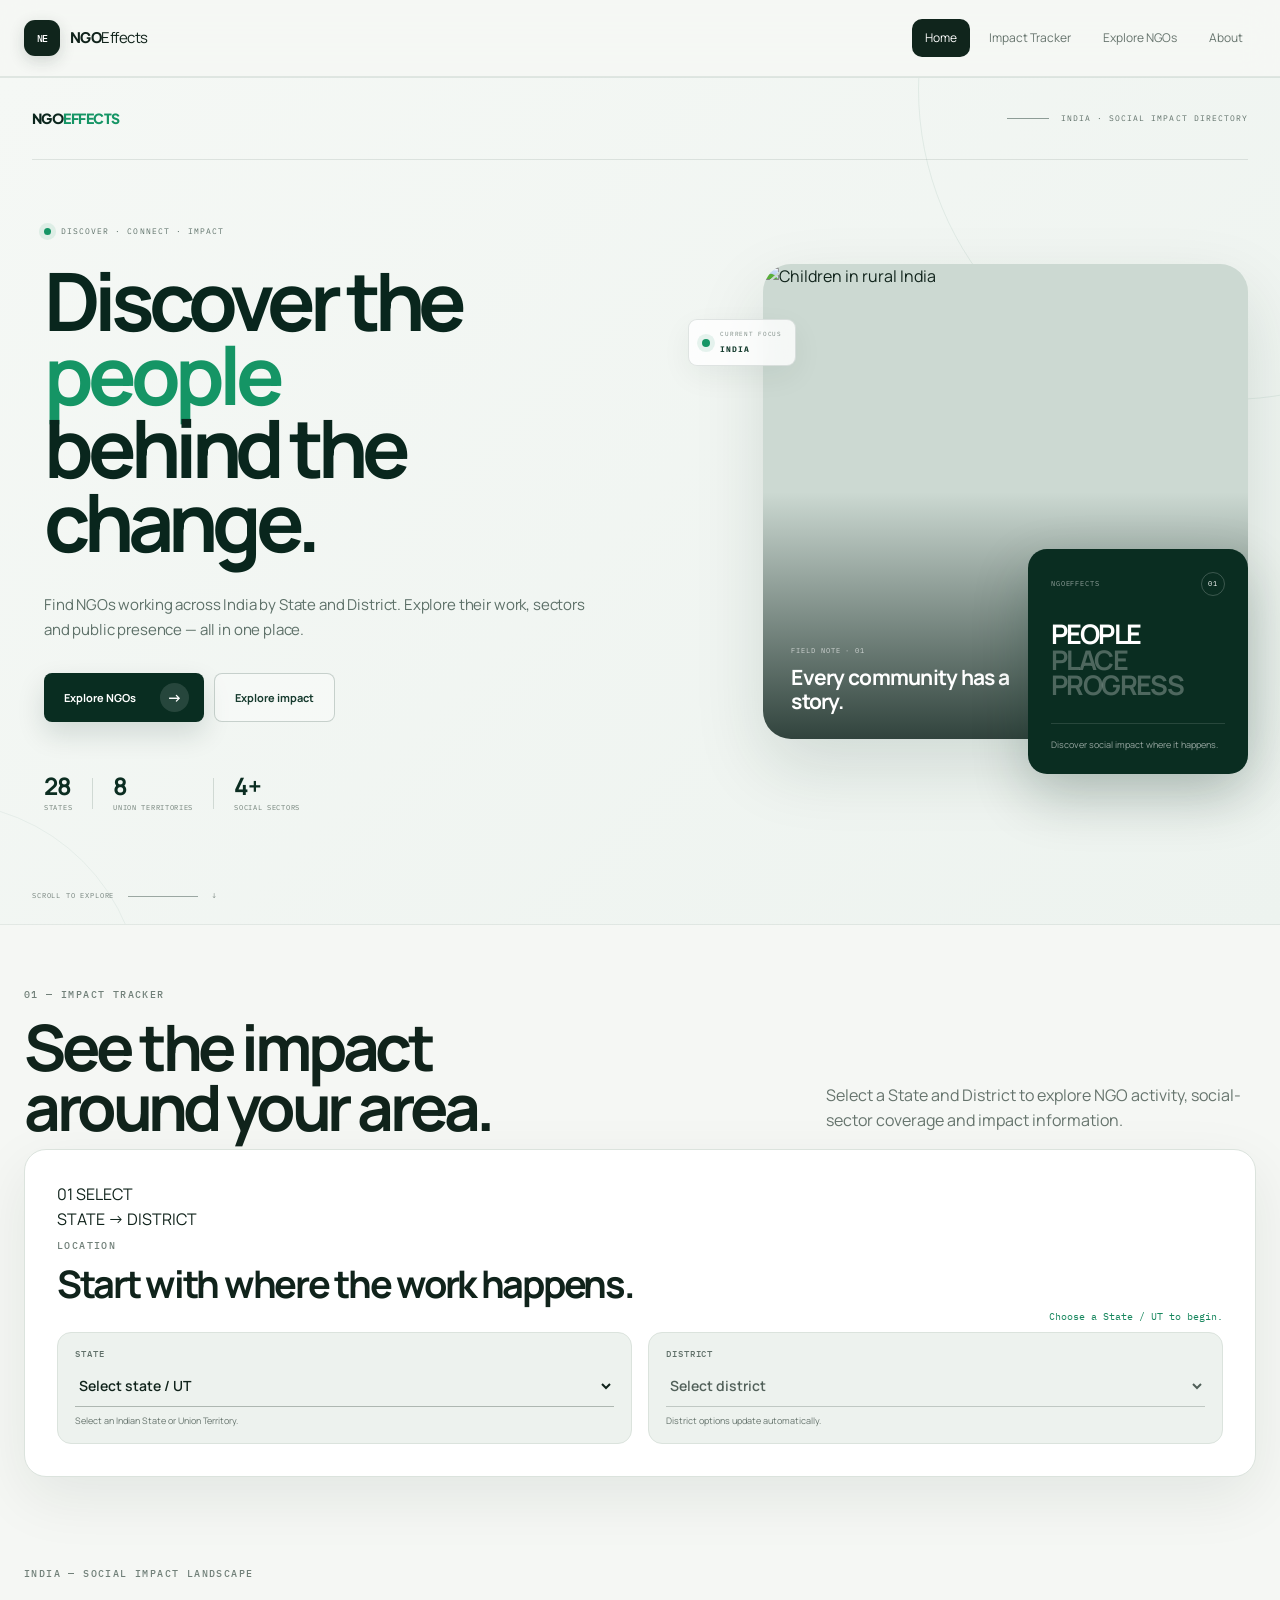
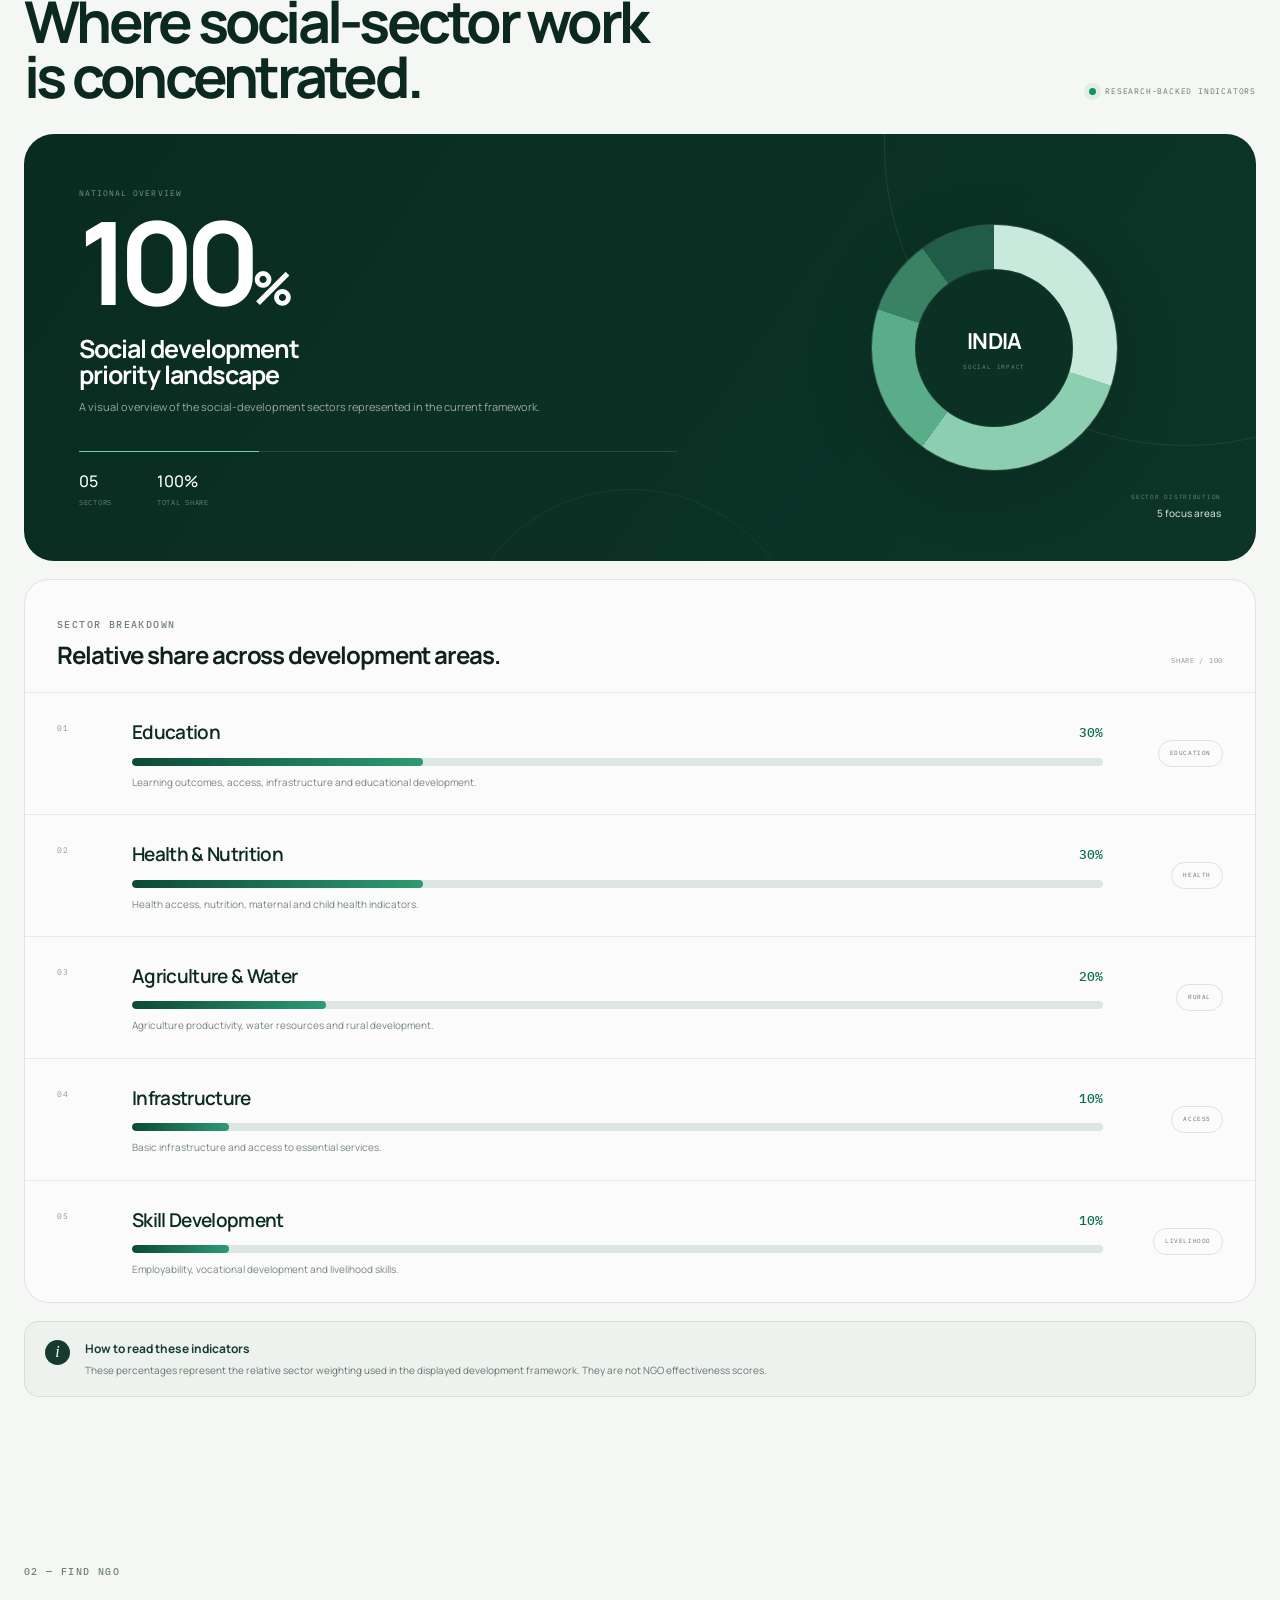
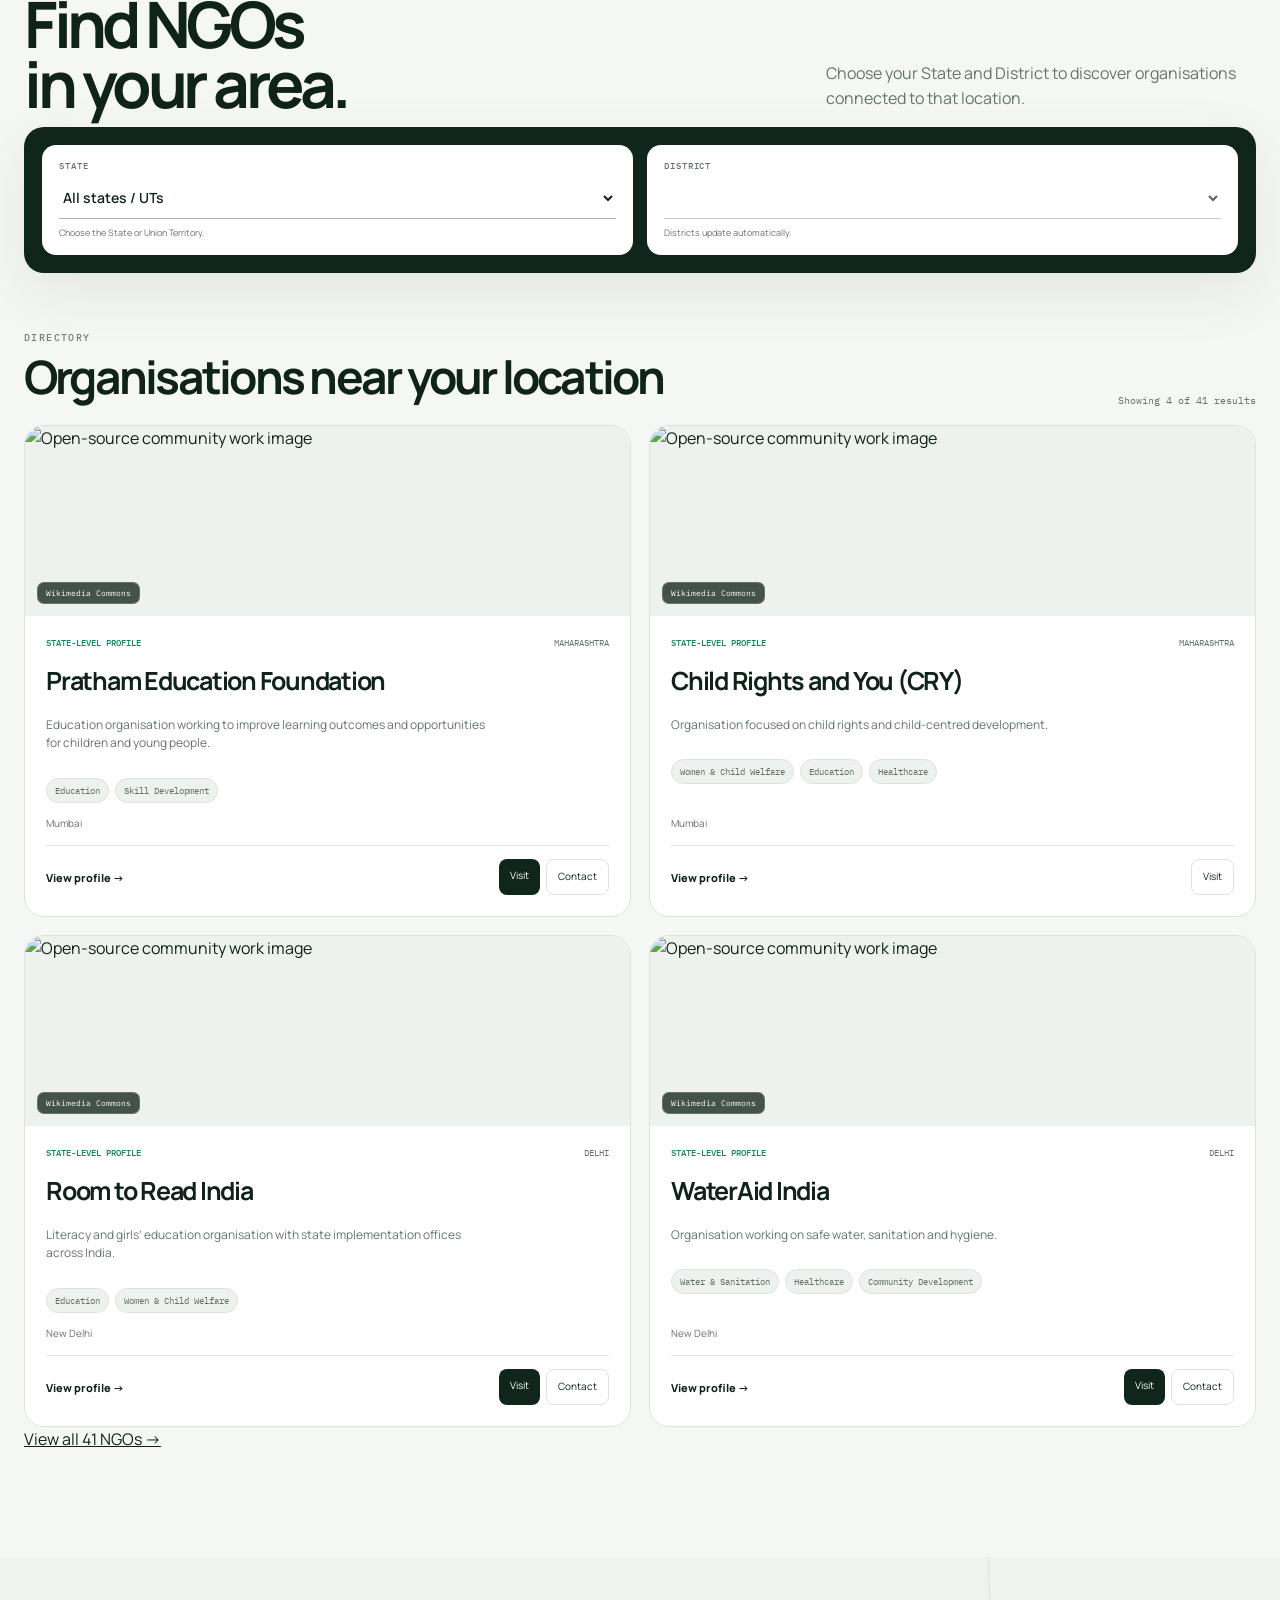
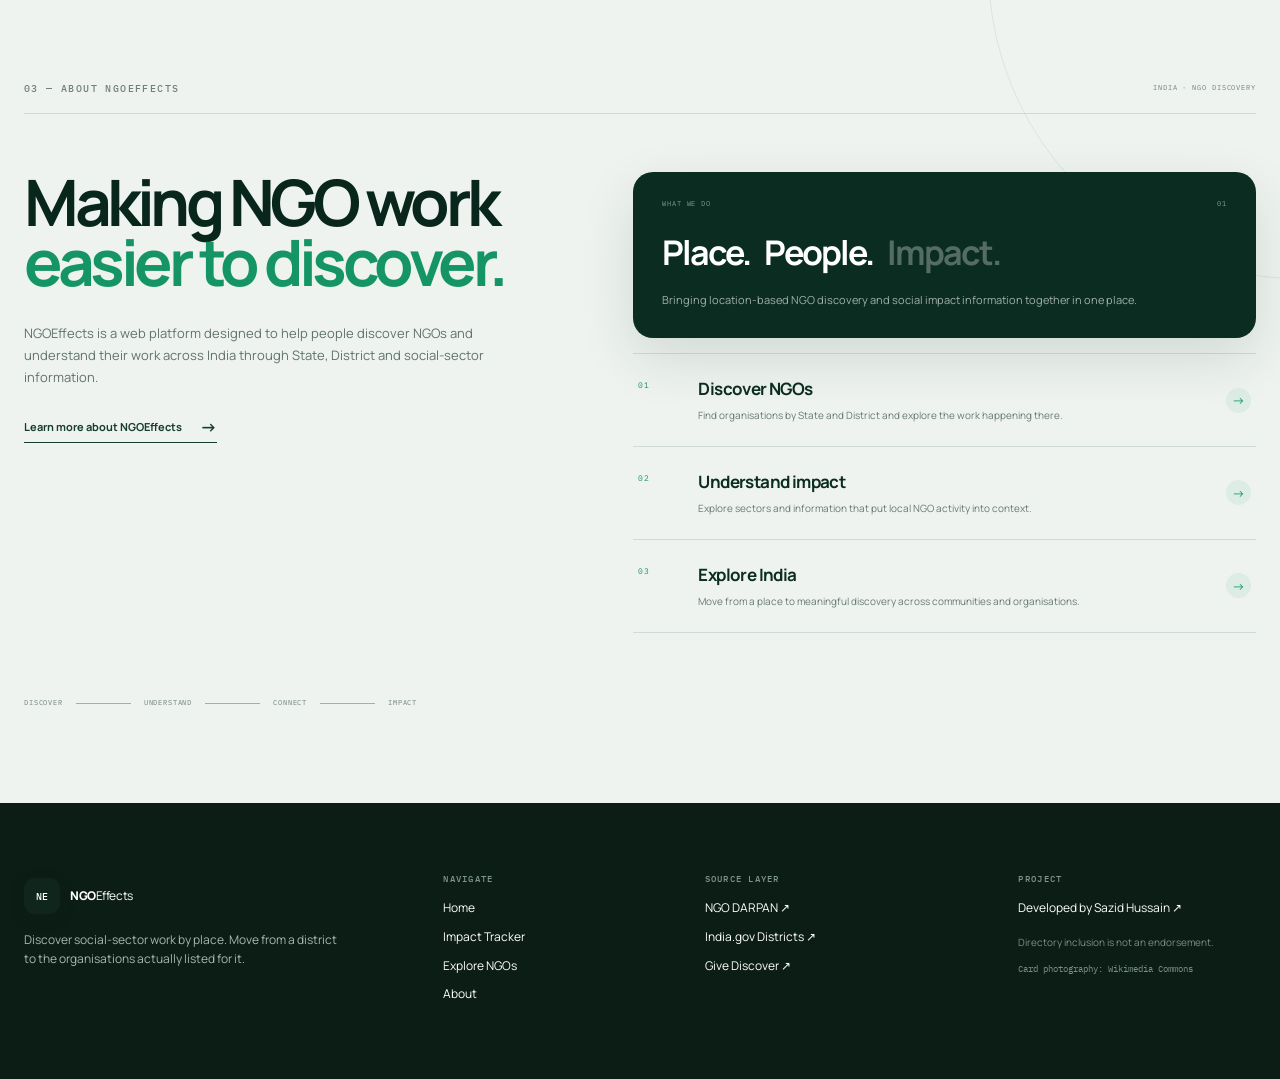
==== index.html @ f15fd1bc "file paths has been changed" ====
<!doctype html>
<html lang="en">

<head>
  <meta charset="utf-8">
  <meta name="viewport" content="width=device-width, initial-scale=1">

  <meta
    name="description"
    content="NGOEffects helps you discover NGOs and social impact across India."
  >

  <title>NGOEffects — Discover NGOs & Impact</title>

  <link rel="preconnect" href="https://fonts.googleapis.com">
  <link rel="preconnect" href="https://fonts.gstatic.com" crossorigin>

  <link
    href="https://fonts.googleapis.com/css2?family=IBM+Plex+Mono:wght@400;500&family=Plus+Jakarta+Sans:wght@400;500;600;700;800&display=swap"
    rel="stylesheet"
  >

  <link rel="stylesheet" href="assets/css/style.css">
  <link rel="stylesheet" href="assets/css/responsive.css">
</head>

<body data-page="home">

  <div data-nav></div>

  <main>

    <section class="hero-v2">

  <div class="hero-v2-shell">

    <!-- TOP META -->
    <div class="hero-v2-top">

      <a href="/" class="hero-brand">
        NGO<span>EFFECTS</span>
      </a>

      <div class="hero-meta">
        <span class="hero-meta-line"></span>
        INDIA · SOCIAL IMPACT DIRECTORY
      </div>

    </div>


    <!-- MAIN HERO -->
    <div class="hero-v2-grid">


      <!-- =========================
           LEFT CONTENT
      ========================== -->

      <div class="hero-v2-content">

        <div class="hero-v2-eyebrow">
          <span class="hero-status"></span>
          DISCOVER · CONNECT · IMPACT
        </div>


        <h1>
          Discover the
          <span>people</span>
          behind the change.
        </h1>


        <p class="hero-v2-description">
          Find NGOs working across India by State and
          District. Explore their work, sectors and
          public presence — all in one place.
        </p>


        <div class="hero-v2-actions">

          <a
            href="#find-ngo"
            class="hero-btn-primary"
          >
            Explore NGOs

            <span class="hero-btn-arrow">
              →
            </span>
          </a>


          <a
            href="#impact-tracker"
            class="hero-btn-secondary"
          >
            Explore impact
          </a>

        </div>


        <!-- MINI STATS -->

        <div class="hero-v2-stats">

          <div class="hero-stat">

            <strong>
              28
            </strong>

            <span>
              STATES
            </span>

          </div>


          <div class="hero-stat-divider"></div>


          <div class="hero-stat">

            <strong>
              8
            </strong>

            <span>
              UNION TERRITORIES
            </span>

          </div>


          <div class="hero-stat-divider"></div>


          <div class="hero-stat">

            <strong>
              4+
            </strong>

            <span>
              SOCIAL SECTORS
            </span>

          </div>

        </div>

      </div>



      <!-- =========================
           RIGHT VISUAL
      ========================== -->

      <div class="hero-v2-visual">


        <!-- Main image -->

        <div class="hero-v2-image">

          <img
            src="https://commons.wikimedia.org/wiki/Special:Redirect/file/Children_in_Raisen_district,_MP,_India.jpg"
            alt="Children in rural India"
          >

          <div class="hero-v2-image-overlay"></div>


          <div class="hero-v2-image-caption">

            <span>
              FIELD NOTE · 01
            </span>

            <strong>
              Every community
              has a story.
            </strong>

          </div>

        </div>



        <!-- Floating information card -->

        <div class="hero-v2-info">

          <div class="hero-v2-info-top">

            <span>
              NGOEFFECTS
            </span>

            <span class="hero-v2-number">
              01
            </span>

          </div>


          <div class="hero-v2-info-title">
            PEOPLE
          </div>

          <div class="hero-v2-info-title muted">
            PLACE
          </div>

          <div class="hero-v2-info-title muted">
            PROGRESS
          </div>


          <div class="hero-v2-info-footer">
            Discover social impact
            where it happens.
          </div>

        </div>


        <!-- Small location label -->

        <div class="hero-v2-location">

          <span class="location-pin"></span>

          <div>
            <small>
              CURRENT FOCUS
            </small>

            <strong>
              INDIA
            </strong>
          </div>

        </div>


      </div>

    </div>


    <!-- BOTTOM SCROLL INDICATOR -->

    <div class="hero-v2-bottom">

      <span>
        SCROLL TO EXPLORE
      </span>

      <span class="hero-scroll-line"></span>

      <span>
        ↓
      </span>

    </div>

  </div>

</section>

    <!-- /// impact tracker h mere bhai -->

  <section class="section tracker-section" id="impact-tracker">

  <div class="shell">

    <!-- SECTION HEADER -->
    <div class="section-heading reveal">

      <div>
        <span class="eyebrow">
          01 — IMPACT TRACKER
        </span>

        <h2>
          See the impact
          <br>
          around your area.
        </h2>
      </div>

      <p>
        Select a State and District to explore NGO activity,
        social-sector coverage and impact information.
      </p>

    </div>


    <!-- LOCATION SELECTOR -->
    <div class="tracker-panel reveal">

      <div class="tracker-intro">

        <span class="tracker-number">
          01
        </span>

        <span class="tracker-label">
          SELECT<br>
          STATE → DISTRICT
        </span>

      </div>


      <div class="tracker-content">

        <div class="tracker-head">

          <div>

            <span class="eyebrow">
              LOCATION
            </span>

            <h2>
              Start with where
              the work happens.
            </h2>

          </div>

          <span
            class="tracker-status"
            id="impact-status"
          >
            Choose a State / UT to begin.
          </span>

        </div>


        <div class="field-grid">

          <div class="field">

            <label for="impact-state">
              State
            </label>

            <select
              id="impact-state"
              name="impact-state"
            >
              <option value="">
                Select state / UT
              </option>
            </select>

            <span class="helper">
              Select an Indian State or Union Territory.
            </span>

          </div>


          <div class="field">

            <label for="impact-district">
              District
            </label>

            <select
              id="impact-district"
              name="impact-district"
              disabled
            >
              <option value="">
                Select district
              </option>
            </select>

            <span class="helper">
              District options update automatically.
            </span>

          </div>

        </div>

      </div>

    </div>


   <!-- ==================================================
     IMPACT LANDSCAPE
================================================== -->

<div class="impact-landscape reveal">

  <!-- HEADER -->

  <div class="impact-landscape-header">

    <div>

      <span class="eyebrow">
        INDIA — SOCIAL IMPACT LANDSCAPE
      </span>

      <h2>
        Where social-sector work
        <br>
        is concentrated.
      </h2>

    </div>

    <div class="impact-research-label">
      <span></span>
      Research-backed indicators
    </div>

  </div>


  <!-- MAIN IMPACT PANEL -->

  <div class="impact-landscape-panel">


    <!-- LEFT -->

    <div class="impact-summary">

      <span class="impact-summary-label">
        NATIONAL OVERVIEW
      </span>

      <div class="impact-total">
        100<span>%</span>
      </div>

      <h3>
        Social development
        <br>
        priority landscape
      </h3>

      <p>
        A visual overview of the social-development
        sectors represented in the current framework.
      </p>


      <div class="impact-total-line">
        <span></span>
      </div>


      <div class="impact-total-meta">

        <div>
          <strong>05</strong>
          <span>SECTORS</span>
        </div>

        <div>
          <strong>100%</strong>
          <span>TOTAL SHARE</span>
        </div>

      </div>

    </div>


    <!-- RIGHT — DONUT -->

    <div class="impact-visual">

      <div class="impact-ring">

        <div class="impact-ring-inner">

          <strong>
            INDIA
          </strong>

          <span>
            SOCIAL IMPACT
          </span>

        </div>

      </div>


      <div class="impact-ring-caption">

        <span>
          SECTOR DISTRIBUTION
        </span>

        <strong>
          5 focus areas
        </strong>

      </div>

    </div>

  </div>


  <!-- ==================================================
       SECTOR BREAKDOWN
  ================================================== -->

  <div class="sector-breakdown">

    <div class="sector-breakdown-head">

      <div>

        <span class="eyebrow">
          SECTOR BREAKDOWN
        </span>

        <h3>
          Relative share across
          development areas.
        </h3>

      </div>

      <span class="sector-unit">
        SHARE / 100
      </span>

    </div>


    <!-- EDUCATION -->

    <article class="sector-row">

      <div class="sector-row-number">
        01
      </div>

      <div class="sector-row-main">

        <div class="sector-row-title">

          <h4>
            Education
          </h4>

          <span>
            30%
          </span>

        </div>

        <div class="sector-track">

          <div
            class="sector-progress"
            style="--sector-width: 30%"
          ></div>

        </div>

        <p>
          Learning outcomes, access, infrastructure
          and educational development.
        </p>

      </div>

      <div class="sector-row-tag">
        EDUCATION
      </div>

    </article>


    <!-- HEALTH -->

    <article class="sector-row">

      <div class="sector-row-number">
        02
      </div>

      <div class="sector-row-main">

        <div class="sector-row-title">

          <h4>
            Health & Nutrition
          </h4>

          <span>
            30%
          </span>

        </div>

        <div class="sector-track">

          <div
            class="sector-progress"
            style="--sector-width: 30%"
          ></div>

        </div>

        <p>
          Health access, nutrition, maternal and
          child health indicators.
        </p>

      </div>

      <div class="sector-row-tag">
        HEALTH
      </div>

    </article>


    <!-- AGRICULTURE -->

    <article class="sector-row">

      <div class="sector-row-number">
        03
      </div>

      <div class="sector-row-main">

        <div class="sector-row-title">

          <h4>
            Agriculture & Water
          </h4>

          <span>
            20%
          </span>

        </div>

        <div class="sector-track">

          <div
            class="sector-progress"
            style="--sector-width: 20%"
          ></div>

        </div>

        <p>
          Agriculture productivity, water resources
          and rural development.
        </p>

      </div>

      <div class="sector-row-tag">
        RURAL
      </div>

    </article>


    <!-- INFRASTRUCTURE -->

    <article class="sector-row">

      <div class="sector-row-number">
        04
      </div>

      <div class="sector-row-main">

        <div class="sector-row-title">

          <h4>
            Infrastructure
          </h4>

          <span>
            10%
          </span>

        </div>

        <div class="sector-track">

          <div
            class="sector-progress"
            style="--sector-width: 10%"
          ></div>

        </div>

        <p>
          Basic infrastructure and access to
          essential services.
        </p>

      </div>

      <div class="sector-row-tag">
        ACCESS
      </div>

    </article>


    <!-- SKILL DEVELOPMENT -->

    <article class="sector-row">

      <div class="sector-row-number">
        05
      </div>

      <div class="sector-row-main">

        <div class="sector-row-title">

          <h4>
            Skill Development
          </h4>

          <span>
            10%
          </span>

        </div>

        <div class="sector-track">

          <div
            class="sector-progress"
            style="--sector-width: 10%"
          ></div>

        </div>

        <p>
          Employability, vocational development
          and livelihood skills.
        </p>

      </div>

      <div class="sector-row-tag">
        LIVELIHOOD
      </div>

    </article>


  </div>


  <!-- METHODOLOGY -->

  <div class="impact-methodology">

    <div class="methodology-icon">
      i
    </div>

    <div>

      <strong>
        How to read these indicators
      </strong>

      <p>
        These percentages represent the relative
        sector weighting used in the displayed
        development framework. They are not NGO
        effectiveness scores.
      </p>

    </div>

  </div>

</div>


    <!-- EXISTING LOCATION RESULTS -->
    <div
      id="impact-result"
      class="tracker-results"
      hidden
    >

      <!-- KEEP YOUR EXISTING RESULT CONTENT HERE -->

      <div
        id="impact-result-heading"
        class="result-header"
      ></div>

      <div class="result-layout">

        <section>
          <div
            id="impact-ngos"
            class="ngo-list"
          ></div>
        </section>

        <section>
          <div
            id="impact-data"
          ></div>
        </section>

      </div>

    </div>

  </div>

</section>

    <!-- =========================
         FIND NGO
    ========================== -->

    <section
      class="section directory-section"
      id="find-ngo"
    >

      <div class="shell">

        <div class="section-heading reveal">

          <div>

            <span class="eyebrow">
              02 — FIND NGO
            </span>

            <h2>
              Find NGOs
              <br>
              in your area.
            </h2>

          </div>

          <p>
            Choose your State and District to discover
            organisations connected to that location.
          </p>

        </div>


        <!-- Only location selectors.
             NGO name + sector search removed. -->

        <div class="directory-toolbar reveal">

          <div class="field">

            <label for="ngo-state">
              State
            </label>

            <select
              id="ngo-state"
              name="ngo-state"
            ></select>

            <span class="helper">
              Choose the State or Union Territory.
            </span>

          </div>


          <div class="field">

            <label for="ngo-district">
              District
            </label>

            <select
              id="ngo-district"
              name="ngo-district"
              disabled
            ></select>

            <span class="helper">
              Districts update automatically.
            </span>

          </div>

        </div>


        <div
          id="ngo-notice"
          class="fallback-notice"
          aria-live="polite"
        ></div>


        <div class="directory-heading reveal">

          <div>

            <span class="eyebrow">
              DIRECTORY
            </span>

            <h2>
              Organisations near your location
            </h2>

          </div>

          <span
            id="ngo-count"
            class="result-count"
          >
            Loading...
          </span>

        </div>


        <div
          id="ngo-results"
          class="ngo-grid"
        ></div>

      </div>

    </section>

    <!-- =====================================================
     ABOUT NGOEFFECTS
====================================================== -->

<section
  class="about-home-v2"
  id="about"
>

  <div class="shell">


    <!-- TOP -->

    <div class="about-v2-top">

      <span class="eyebrow">
        03 — ABOUT NGOEFFECTS
      </span>

      <span class="about-v2-top-note">
        INDIA · NGO DISCOVERY
      </span>

    </div>


    <!-- MAIN -->

    <div class="about-v2-grid">


      <!-- LEFT -->

      <div class="about-v2-heading reveal">

        <h2>
          Making NGO work
          <span>easier to discover.</span>
        </h2>

        <p>
          NGOEffects is a web platform designed to help
          people discover NGOs and understand their work
          across India through State, District and
          social-sector information.
        </p>

        <a
          href="about.html"
          class="about-v2-link"
        >
          Learn more about NGOEffects

          <span>→</span>
        </a>

      </div>


      <!-- RIGHT -->

      <div class="about-v2-content reveal">


        <!-- PURPOSE CARD -->

        <div class="about-v2-purpose">

          <div class="about-v2-purpose-top">

            <span>
              WHAT WE DO
            </span>

            <span>
              01
            </span>

          </div>


          <div class="about-v2-purpose-title">

            <strong>
              Place.
            </strong>

            <strong>
              People.
            </strong>

            <strong class="muted">
              Impact.
            </strong>

          </div>


          <p>
            Bringing location-based NGO discovery and
            social impact information together in one place.
          </p>

        </div>


        <!-- THREE PILLARS -->

        <div class="about-v2-pillars">


          <div class="about-v2-pillar">

            <div class="pillar-number">
              01
            </div>

            <div>

              <h3>
                Discover NGOs
              </h3>

              <p>
                Find organisations by State and District
                and explore the work happening there.
              </p>

            </div>

            <span class="pillar-arrow">
              →
            </span>

          </div>


          <div class="about-v2-pillar">

            <div class="pillar-number">
              02
            </div>

            <div>

              <h3>
                Understand impact
              </h3>

              <p>
                Explore sectors and information that put
                local NGO activity into context.
              </p>

            </div>

            <span class="pillar-arrow">
              →
            </span>

          </div>


          <div class="about-v2-pillar">

            <div class="pillar-number">
              03
            </div>

            <div>

              <h3>
                Explore India
              </h3>

              <p>
                Move from a place to meaningful discovery
                across communities and organisations.
              </p>

            </div>

            <span class="pillar-arrow">
              →
            </span>

          </div>


        </div>


      </div>

    </div>


    <!-- BOTTOM STATEMENT -->

    <div class="about-v2-bottom">

      <span>
        DISCOVER
      </span>

      <span class="about-v2-line"></span>

      <span>
        UNDERSTAND
      </span>

      <span class="about-v2-line"></span>

      <span>
        CONNECT
      </span>

      <span class="about-v2-line"></span>

      <span>
        IMPACT
      </span>

    </div>

  </div>

</section>

  </main>


  <div data-footer></div>


  <!-- Existing functionality -->

  <script src="assets/js/data.js"></script>
  <script src="assets/js/main.js"></script>
  <script src="assets/js/impact.js"></script>
  <script src="assets/js/ngos.js"></script>

</body>
</html>
---- assets/css/style.css ----
@import url("https://fonts.googleapis.com/css2?family=IBM+Plex+Mono:wght@400;500&family=Manrope:wght@400;500;600;700;800&display=swap");

:root {
  --bg: #f5f7f4;
  --surface: #ffffff;
  --surface-2: #edf2ee;
  --ink: #10231b;
  --muted: #66746d;
  --line: #dbe3dd;
  --accent: #16865d;
  --accent-dark: #0d6d49;
  --dark: #10251c;
  --dark-2: #18362a;
  --mono: "IBM Plex Mono", monospace;
  --sans: "Manrope", sans-serif;
  --shadow: 0 20px 60px rgba(16, 35, 27, 0.08);
  --shadow-sm: 0 8px 28px rgba(16, 35, 27, 0.07);
}
* {
  box-sizing: border-box;
}
html {
  scroll-behavior: smooth;
}
body {
  margin: 0;
  background: var(--bg);
  color: var(--ink);
  font-family: var(--sans);
  line-height: 1.55;
}
a {
  color: inherit;
}
img {
  display: block;
  max-width: 100%;
}
.shell {
  width: min(1240px, calc(100% - 48px));
  margin: auto;
}
.site-header {
  position: sticky;
  top: 0;
  z-index: 50;
  background: rgba(245, 247, 244, 0.88);
  backdrop-filter: blur(18px);
  border-bottom: 1px solid rgba(219, 227, 221, 0.85);
}
.nav-inner {
  height: 76px;
  display: flex;
  align-items: center;
  justify-content: space-between;
}
.brand {
  display: flex;
  align-items: center;
  gap: 10px;
  text-decoration: none;
  font-size: 15px;
  letter-spacing: -0.035em;
}
.brand-mark {
  width: 36px;
  height: 36px;
  border-radius: 11px;
  background: var(--dark);
  color: #fff;
  display: grid;
  place-items: center;
  font: 500 10px var(--mono);
  box-shadow: 0 5px 16px rgba(16, 37, 28, 0.16);
}
.brand b {
  font-weight: 800;
}
.nav-menu {
  display: flex;
  gap: 6px;
  align-items: center;
}
.nav-menu a {
  font-size: 12px;
  text-decoration: none;
  color: var(--muted);
  padding: 10px 13px;
  border-radius: 10px;
  position: relative;
}
.nav-menu a:hover {
  background: var(--surface-2);
  color: var(--ink);
}
.nav-menu a.active {
  background: var(--dark);
  color: #fff;
}
.nav-toggle {
  display: none;
  border: 1px solid var(--line);
  background: var(--surface);
  border-radius: 10px;
  width: 42px;
  height: 42px;
}
.nav-toggle span {
  display: block;
  width: 20px;
  height: 2px;
  background: var(--ink);
  margin: 5px auto;
  border-radius: 4px;
}
.eyebrow {
  font: 500 10px var(--mono);
  text-transform: uppercase;
  letter-spacing: 0.14em;
  color: #718079;
}
.eyebrow-light {
  color: #91a69b;
}
/* =========================================================
   NGOEFFECTS — HERO V2
========================================================= */

.hero-v2 {

  position: relative;

  min-height: 720px;

  background:
    linear-gradient(
      135deg,
      #f5f8f5 0%,
      #edf3ef 100%
    );

  overflow: hidden;

  border-top: 1px solid rgba(12,45,34,.08);
  border-bottom: 1px solid rgba(12,45,34,.08);
}


/* subtle background geometry */

.hero-v2::before {

  content: "";

  position: absolute;

  width: 620px;
  height: 620px;

  right: -260px;
  top: -300px;

  border-radius: 50%;

  border: 1px solid rgba(16,91,66,.08);

  pointer-events: none;
}


.hero-v2::after {

  content: "";

  position: absolute;

  width: 400px;
  height: 400px;

  left: -260px;
  bottom: -280px;

  border-radius: 50%;

  border: 1px solid rgba(16,91,66,.06);

  pointer-events: none;
}


.hero-v2-shell {

  position: relative;

  z-index: 2;

  width: min(
    1380px,
    calc(100% - 64px)
  );

  min-height: 720px;

  margin: auto;

  display: flex;
  flex-direction: column;
}


/* =========================================================
   TOP
========================================================= */

.hero-v2-top {

  height: 82px;

  display: flex;

  justify-content: space-between;
  align-items: center;

  border-bottom: 1px solid
    rgba(12,45,34,.1);
}


.hero-brand {

  color: #0b261d;

  text-decoration: none;

  font-family:
    "Plus Jakarta Sans",
    sans-serif;

  font-size: 14px;

  font-weight: 800;

  letter-spacing: -.04em;
}


.hero-brand span {

  color: #159565;
}


.hero-meta {

  display: flex;

  align-items: center;

  gap: 12px;

  color: #60716a;

  font-family: var(--mono);

  font-size: 8px;

  letter-spacing: .13em;
}


.hero-meta-line {

  width: 42px;

  height: 1px;

  background: #8d9c96;
}


/* =========================================================
   GRID
========================================================= */

.hero-v2-grid {

  flex: 1;

  display: grid;

  grid-template-columns:
    minmax(0, 1.05fr)
    minmax(460px, .95fr);

  align-items: center;

  gap: 80px;

  padding: 65px 0 55px;
}


/* =========================================================
   LEFT
========================================================= */

.hero-v2-content {

  max-width: 690px;

  padding-left: 12px;
}


.hero-v2-eyebrow {

  display: flex;

  align-items: center;

  gap: 10px;

  margin-bottom: 27px;

  color: #60736b;

  font-family: var(--mono);

  font-size: 8px;

  letter-spacing: .13em;
}


.hero-status {

  width: 7px;
  height: 7px;

  border-radius: 50%;

  background: #159565;

  box-shadow:
    0 0 0 5px rgba(21,149,101,.1);
}


.hero-v2 h1 {

  max-width: 700px;

  margin: 0;

  color: #09261d;

  font-size:
    clamp(
      58px,
      6.3vw,
      94px
    );

  font-weight: 700;

  line-height: .91;

  letter-spacing: -.075em;
}


.hero-v2 h1 span {

  display: block;

  color: #159565;
}


.hero-v2-description {

  max-width: 560px;

  margin: 34px 0 30px;

  color: #5d7068;

  font-size: 15px;

  line-height: 1.7;

  letter-spacing: -.01em;
}


/* =========================================================
   BUTTONS
========================================================= */

.hero-v2-actions {

  display: flex;

  align-items: center;

  gap: 10px;
}


.hero-btn-primary,
.hero-btn-secondary {

  min-height: 49px;

  display: inline-flex;

  align-items: center;
  justify-content: center;

  text-decoration: none;

  border-radius: 8px;

  font-size: 11px;

  font-weight: 700;

  transition:
    transform .2s ease,
    box-shadow .2s ease,
    background .2s ease;
}


.hero-btn-primary {

  gap: 24px;

  padding: 0 15px 0 20px;

  background: #092d21;

  color: white;

  box-shadow:
    0 12px 28px rgba(9,45,33,.14);
}


.hero-btn-primary:hover {

  transform: translateY(-2px);

  box-shadow:
    0 17px 35px rgba(9,45,33,.2);
}


.hero-btn-arrow {

  width: 29px;
  height: 29px;

  display: flex;

  justify-content: center;
  align-items: center;

  border-radius: 50%;

  background: rgba(255,255,255,.12);

  font-size: 15px;
}


.hero-btn-secondary {

  padding: 0 20px;

  border: 1px solid
    rgba(9,45,33,.2);

  color: #163b2e;

  background: rgba(255,255,255,.35);
}


.hero-btn-secondary:hover {

  transform: translateY(-2px);

  background: white;
}


/* =========================================================
   STATS
========================================================= */

.hero-v2-stats {

  display: flex;

  align-items: center;

  gap: 20px;

  margin-top: 52px;
}


.hero-stat {

  display: flex;

  flex-direction: column;

  gap: 5px;
}


.hero-stat strong {

  color: #0b2d21;

  font-size: 24px;

  line-height: 1;

  letter-spacing: -.055em;
}


.hero-stat span {

  color: #718078;

  font-family: var(--mono);

  font-size: 7px;

  letter-spacing: .1em;
}


.hero-stat-divider {

  width: 1px;

  height: 31px;

  background:
    rgba(9,45,33,.14);
}


/* =========================================================
   RIGHT VISUAL
========================================================= */

.hero-v2-visual {

  position: relative;

  height: 510px;

  width: 100%;

  max-width: 560px;

  margin-left: auto;
}


/* MAIN PHOTO */

.hero-v2-image {

  position: absolute;

  inset:
    0
    0
    35px
    55px;

  overflow: hidden;

  border-radius: 28px;

  background: #ccd9d2;

  box-shadow:
    0 28px 70px
    rgba(10,45,33,.13);
}


.hero-v2-image img {

  width: 100%;
  height: 100%;

  display: block;

  object-fit: cover;

  object-position: center;

  transition:
    transform .8s
    cubic-bezier(.2,.7,.2,1);
}


.hero-v2-image:hover img {

  transform: scale(1.025);
}


.hero-v2-image-overlay {

  position: absolute;

  inset: 0;

  background:
    linear-gradient(
      180deg,
      rgba(5,25,19,0) 48%,
      rgba(5,25,19,.78) 100%
    );
}


.hero-v2-image-caption {

  position: absolute;

  left: 28px;
  bottom: 26px;

  color: white;
}


.hero-v2-image-caption span {

  display: block;

  margin-bottom: 8px;

  font-family: var(--mono);

  font-size: 7px;

  letter-spacing: .13em;

  color: rgba(255,255,255,.68);
}


.hero-v2-image-caption strong {

  display: block;

  max-width: 220px;

  font-size: 21px;

  line-height: 1.15;

  letter-spacing: -.035em;
}


/* =========================================================
   FLOATING INFO CARD
========================================================= */

.hero-v2-info {

  position: absolute;

  right: 0;
  bottom: 0;

  width: 220px;

  padding: 23px;

  border-radius: 19px;

  background: #0a2d21;

  color: white;

  box-shadow:
    0 22px 55px
    rgba(8,43,31,.24);

  z-index: 5;
}


.hero-v2-info-top {

  display: flex;

  justify-content: space-between;

  align-items: center;

  margin-bottom: 25px;

  color: rgba(255,255,255,.55);

  font-family: var(--mono);

  font-size: 7px;

  letter-spacing: .12em;
}


.hero-v2-number {

  display: flex;

  align-items: center;
  justify-content: center;

  width: 24px;
  height: 24px;

  border-radius: 50%;

  border: 1px solid
    rgba(255,255,255,.2);

  color: white;
}


.hero-v2-info-title {

  font-size: 27px;

  font-weight: 700;

  line-height: .95;

  letter-spacing: -.06em;
}


.hero-v2-info-title.muted {

  color: rgba(255,255,255,.28);
}


.hero-v2-info-footer {

  margin-top: 25px;

  padding-top: 14px;

  border-top: 1px solid
    rgba(255,255,255,.12);

  color: rgba(255,255,255,.58);

  font-size: 9px;

  line-height: 1.5;
}


/* =========================================================
   LOCATION LABEL
========================================================= */

.hero-v2-location {

  position: absolute;

  left: -20px;
  top: 55px;

  display: flex;

  align-items: center;

  gap: 10px;

  padding: 10px 13px;

  border: 1px solid
    rgba(9,45,33,.12);

  border-radius: 9px;

  background:
    rgba(255,255,255,.8);

  backdrop-filter: blur(10px);

  box-shadow:
    0 10px 30px
    rgba(9,45,33,.06);

  z-index: 7;
}


.location-pin {

  width: 8px;
  height: 8px;

  border-radius: 50%;

  background: #159565;

  box-shadow:
    0 0 0 5px rgba(21,149,101,.1);
}


.hero-v2-location div {

  display: flex;

  flex-direction: column;

  gap: 3px;
}


.hero-v2-location small {

  color: #7a8882;

  font-family: var(--mono);

  font-size: 6px;

  letter-spacing: .12em;
}


.hero-v2-location strong {

  color: #143b2d;

  font-family: var(--mono);

  font-size: 8px;

  letter-spacing: .1em;
}


/* =========================================================
   BOTTOM
========================================================= */

.hero-v2-bottom {

  height: 55px;

  display: flex;

  align-items: center;

  gap: 14px;

  color: #73817b;

  font-family: var(--mono);

  font-size: 7px;

  letter-spacing: .12em;
}


.hero-scroll-line {

  width: 70px;

  height: 1px;

  background: #9ba7a2;
}


/* =========================================================
   LARGE TABLET
========================================================= */

@media (max-width: 1100px) {

  .hero-v2-grid {

    grid-template-columns:
      minmax(0, 1fr)
      minmax(390px, .8fr);

    gap: 40px;
  }

  .hero-v2 h1 {

    font-size:
      clamp(
        54px,
        6vw,
        78px
      );
  }

  .hero-v2-visual {

    height: 470px;
  }

}


/* =========================================================
   TABLET / MOBILE
========================================================= */

@media (max-width: 800px) {

  .hero-v2 {

    min-height: auto;
  }


  .hero-v2-shell {

    width:
      min(
        100% - 32px,
        650px
      );

    min-height: auto;
  }


  .hero-v2-top {

    height: 68px;
  }


  .hero-meta {

    display: none;
  }


  .hero-v2-grid {

    grid-template-columns: 1fr;

    gap: 50px;

    padding:
      55px 0
      35px;
  }


  .hero-v2-content {

    padding-left: 0;
  }


  .hero-v2 h1 {

    max-width: 600px;

    font-size:
      clamp(
        50px,
        11vw,
        76px
      );
  }


  .hero-v2-description {

    max-width: 530px;
  }


  .hero-v2-visual {

    height: 460px;

    max-width: 570px;

    margin: 0;
  }


  .hero-v2-bottom {

    display: none;
  }

}


/* =========================================================
   MOBILE
========================================================= */

@media (max-width: 520px) {

  .hero-v2-shell {

    width:
      calc(100% - 28px);
  }


  .hero-v2-grid {

    padding-top: 42px;

    gap: 38px;
  }


  .hero-v2 h1 {

    font-size: 51px;

    line-height: .92;
  }


  .hero-v2-description {

    margin-top: 25px;

    font-size: 13px;
  }


  .hero-v2-actions {

    flex-wrap: wrap;
  }


  .hero-btn-primary,
  .hero-btn-secondary {

    min-height: 47px;
  }


  .hero-v2-stats {

    gap: 13px;

    margin-top: 37px;
  }


  .hero-stat strong {

    font-size: 19px;
  }


  .hero-stat span {

    font-size: 6px;
  }


  .hero-v2-visual {

    height: 400px;
  }


  .hero-v2-image {

    inset:
      0
      30px
      50px
      0;

    border-radius: 22px;
  }


  .hero-v2-info {

    width: 185px;

    padding: 18px;

    border-radius: 16px;
  }


  .hero-v2-info-title {

    font-size: 22px;
  }


  .hero-v2-location {

    left: -5px;

    top: 25px;
  }

}


/* =========================================================
   REDUCED MOTION
========================================================= */

@media (prefers-reduced-motion: reduce) {

  .hero-v2-image img,
  .hero-btn-primary,
  .hero-btn-secondary {

    transition: none;
  }

}
.overview-section {
  padding: 0 0 84px;
}
.overview-strip {
  display: grid;
  grid-template-columns: repeat(4, 1fr);
  background: var(--dark);
  color: #fff;
  border-radius: 20px;
  overflow: hidden;
  box-shadow: var(--shadow);
}
.overview-number {
  padding: 28px 26px;
  min-height: 148px;
  border-right: 1px solid #345044;
}
.overview-number:last-child {
  border: 0;
}
.overview-number span {
  font: 500 9px var(--mono);
  text-transform: uppercase;
  color: #a7b8af;
}
.overview-number strong {
  display: block;
  font-size: 46px;
  line-height: 1;
  letter-spacing: -0.07em;
  margin: 20px 0 8px;
}
.overview-number small {
  color: #b9c7c0;
  font-size: 11px;
}
.overview-accent {
  background: var(--accent);
}
.overview-accent span,
.overview-accent small {
  color: #dff4e9;
}
.section {
  padding: 105px 0;
}
.section-rule {
  border-top: 1px solid var(--line);
}
.split-intro,
.source-grid,
.about-grid,
.dark-grid {
  display: grid;
  grid-template-columns: 1fr 1fr;
  gap: 100px;
}
.section h2 {
  font-size: clamp(42px, 5vw, 72px);
  line-height: 0.94;
  letter-spacing: -0.07em;
  margin: 12px 0;
}
.section-copy {
  max-width: 620px;
  font-size: 16px;
  color: var(--muted);
}
.text-link {
  display: inline-block;
  margin-top: 15px;
  text-decoration: none;
  border-bottom: 1px solid var(--ink);
  font-size: 12px;
  font-weight: 800;
}
.text-link:hover {
  color: var(--accent);
  border-color: var(--accent);
}
.mini-rule {
  width: 110px;
  height: 7px;
  background: var(--accent);
  margin-top: 30px;
  border-radius: 99px;
}
.sectors-section {
  background: var(--surface-2);
}
.section-heading {
  display: flex;
  justify-content: space-between;
  align-items: end;
  gap: 70px;
}
.section-heading > div {
  max-width: 650px;
}
.section-heading p {
  max-width: 430px;
  color: var(--muted);
}
.sector-grid {
  display: grid;
  grid-template-columns: 1.35fr 0.82fr 0.82fr;
  gap: 16px;
  margin-top: 42px;
}
.sector-feature {
  position: relative;
  min-height: 350px;
  overflow: hidden;
  padding: 28px;
  background: var(--surface);
  border: 1px solid var(--line);
  border-radius: 22px;
  transition: 0.2s ease;
}
.sector-feature:hover {
  transform: translateY(-4px);
  box-shadow: var(--shadow-sm);
}
.sector-feature:first-child {
  background: var(--dark);
  color: #fff;
  border-color: var(--dark);
}
.sector-feature:nth-child(2) {
  background: #fff;
}
.sector-feature:nth-child(3) {
  background: #fff;
}
.sector-feature img {
  position: absolute;
  right: -20px;
  top: 20px;
  width: 65%;
  height: 170px;
  object-fit: contain;
  opacity: 0.88;
}
.sector-feature span {
  font: 500 10px var(--mono);
  opacity: 0.65;
}
.sector-feature h3 {
  position: absolute;
  left: 28px;
  bottom: 58px;
  font-size: 31px;
  letter-spacing: -0.06em;
  margin: 0;
}
.sector-feature p {
  position: absolute;
  left: 28px;
  bottom: 25px;
  margin: 0;
  font-size: 12px;
  max-width: 300px;
  color: inherit;
  opacity: 0.7;
}
.dark-section {
  background: var(--dark);
  color: #fff;
}
.dark-grid {
  align-items: start;
}
.dark-grid h2 {
  max-width: 700px;
}
.journey-list > div {
  display: grid;
  grid-template-columns: 45px 110px 1fr;
  border-top: 1px solid #385045;
  padding: 20px 0;
  gap: 15px;
}
.journey-list > div:last-child {
  border-bottom: 1px solid #385045;
}
.journey-list span {
  font: 10px var(--mono);
  color: #8da098;
}
.journey-list strong {
  font-size: 11px;
}
.journey-list p {
  margin: 0;
  color: #a9b7b0;
  font-size: 12px;
}
.source-section {
  padding-bottom: 125px;
}
.source-card {
  background: var(--surface);
  border: 1px solid var(--line);
  padding: 28px;
  border-radius: 18px;
  margin-top: 28px;
  max-width: 520px;
  box-shadow: var(--shadow-sm);
}
.source-card p {
  font-size: 12px;
  color: var(--muted);
}
.site-footer {
  background: #0c1d15;
  color: #fff;
  padding: 70px 0;
}
.footer-grid {
  display: grid;
  grid-template-columns: 1.4fr 0.8fr 1fr 0.9fr;
  gap: 50px;
}
.footer-main p {
  max-width: 320px;
  color: #a9b7b0;
  font-size: 12px;
}
.footer-label {
  font: 500 9px var(--mono);
  letter-spacing: 0.14em;
  text-transform: uppercase;
  color: #7e968b;
  margin-bottom: 10px;
}
.footer-grid > div {
  display: flex;
  flex-direction: column;
  align-items: flex-start;
}
.footer-grid a {
  font-size: 12px;
  text-decoration: none;
  margin: 5px 0;
}
.footer-grid a:hover {
  color: #a9e7c9;
}
.footer-grid small {
  font-size: 10px;
  color: #789087;
  margin-top: 12px;
}
.site-footer .brand {
  color: #fff;
}
.image-credit {
  font: 9px var(--mono);
  color: #789087;
  margin-top: 12px;
}
.page-hero {
  padding: 78px 0 64px;
  border-bottom: 1px solid var(--line);
  position: relative;
  overflow: hidden;
}
.page-hero:after {
  content: "";
  position: absolute;
  width: 420px;
  height: 420px;
  border-radius: 50%;
  background: rgba(22, 134, 93, 0.08);
  right: -140px;
  top: -220px;
  z-index: -1;
}
.page-hero-grid {
  display: grid;
  grid-template-columns: 1fr 190px;
  gap: 60px;
}
.page-hero h1 {
  font-size: clamp(56px, 7vw, 96px);
  line-height: 0.88;
  letter-spacing: -0.075em;
  margin: 16px 0 22px;
  max-width: 950px;
}
.page-hero p {
  max-width: 720px;
  color: var(--muted);
  font-size: 17px;
}
.page-hero-index {
  font: 10px/2 var(--mono);
  color: var(--muted);
  padding-top: 22px;
}
.page-hero-photo {
  margin-top: 35px;
  width: 100%;
  height: 280px;
  object-fit: cover;
  border-radius: 24px;
  box-shadow: var(--shadow);
}
.tracker-section,
.directory-section {
  padding-top: 55px;
}
.tracker-panel {
  background: var(--surface);
  border: 1px solid var(--line);
  border-radius: 22px;
  box-shadow: var(--shadow);
  padding: 32px;
}
.tracker-head {
  display: flex;
  justify-content: space-between;
  align-items: end;
  gap: 30px;
}
.tracker-head h2 {
  font-size: 38px;
  letter-spacing: -0.06em;
  margin: 10px 0 30px;
}
.tracker-status {
  font: 10px var(--mono);
  color: var(--accent);
  padding-bottom: 9px;
}
.field-grid {
  display: grid;
  grid-template-columns: 1fr 1fr;
  gap: 16px;
}
.field {
  background: var(--surface-2);
  border: 1px solid var(--line);
  padding: 15px 17px;
  border-radius: 14px;
}
.field label {
  display: block;
  font: 500 9px var(--mono);
  text-transform: uppercase;
  letter-spacing: 0.1em;
  margin-bottom: 6px;
  color: #607069;
}
.field select,
.field input {
  width: 100%;
  background: transparent;
  border: 0;
  border-bottom: 1px solid #aeb7b1;
  padding: 10px 0;
  font: 600 14px var(--sans);
  color: var(--ink);
  outline: none;
}
.field select:focus,
.field input:focus {
  border-bottom-color: var(--accent);
}
.helper {
  display: block;
  color: var(--muted);
  font-size: 9px;
  margin-top: 7px;
}
.tracker-results {
  padding-top: 75px;
}
.result-header {
  border-bottom: 1px solid var(--ink);
  padding-bottom: 22px;
  display: flex;
  justify-content: space-between;
}
.result-header h2 {
  font-size: 58px;
  line-height: 0.9;
  letter-spacing: -0.07em;
  margin: 10px 0;
}
.result-layout {
  display: grid;
  grid-template-columns: 1.35fr 0.65fr;
  gap: 34px;
  padding-top: 30px;
}
.subheading {
  display: flex;
  justify-content: space-between;
  align-items: center;
  border-bottom: 1px solid var(--line);
  padding-bottom: 11px;
}
.result-count {
  font: 10px var(--mono);
  color: var(--muted);
}
.ngo-list,
.ngo-grid {
  display: grid;
  grid-template-columns: repeat(2, 1fr);
  gap: 18px;
  margin-top: 18px;
}
.ngo-card {
  background: var(--surface);
  border: 1px solid var(--line);
  border-radius: 20px;
  overflow: hidden;
  display: flex;
  flex-direction: column;
  transition:
    transform 0.22s ease,
    box-shadow 0.22s ease;
}
.ngo-card:hover {
  transform: translateY(-6px);
  box-shadow: var(--shadow);
}
.ngo-card-image-wrap {
  position: relative;
  height: 190px;
  background: var(--surface-2);
  overflow: hidden;
}
.ngo-card-image {
  width: 100%;
  height: 100%;
  object-fit: cover;
  transition: transform 0.5s ease;
}
.ngo-card:hover .ngo-card-image {
  transform: scale(1.045);
}
.ngo-image-credit {
  position: absolute;
  left: 12px;
  bottom: 12px;
  background: rgba(12, 29, 21, 0.75);
  backdrop-filter: blur(8px);
  color: #fff;
  border: 1px solid rgba(255, 255, 255, 0.18);
  padding: 5px 8px;
  border-radius: 7px;
  font: 8px var(--mono);
}
.ngo-card-body {
  padding: 21px;
  display: flex;
  flex-direction: column;
  min-height: 285px;
  flex: 1;
}
.ngo-card-top {
  display: flex;
  justify-content: space-between;
  gap: 10px;
  font: 9px var(--mono);
  text-transform: uppercase;
  color: var(--muted);
}
.badge {
  color: var(--accent);
  font-weight: 500;
}
.ngo-card h3 {
  font-size: 25px;
  line-height: 1.03;
  letter-spacing: -0.05em;
  margin: 20px 0 10px;
}
.ngo-card p {
  font-size: 12px;
  color: var(--muted);
  max-width: 440px;
}
.tags {
  display: flex;
  flex-wrap: wrap;
  gap: 6px;
  margin: 13px 0;
}
.tags span {
  font: 9px var(--mono);
  padding: 6px 8px;
  border: 1px solid var(--line);
  border-radius: 99px;
  background: var(--surface-2);
  color: #637068;
}
.ngo-location {
  margin-top: auto;
  color: var(--muted);
  font-size: 10px;
}
.ngo-actions {
  display: flex;
  justify-content: space-between;
  align-items: center;
  border-top: 1px solid var(--line);
  padding-top: 13px;
  margin-top: 14px;
}
.visit-link {
  text-decoration: none;
  font-size: 11px;
  font-weight: 800;
}
.visit-link:hover {
  color: var(--accent);
}
.ngo-primary {
  display: flex;
  gap: 6px;
}
.ngo-primary a {
  background: var(--dark);
  color: #fff;
  text-decoration: none;
  padding: 9px 11px;
  font-size: 10px;
  border-radius: 8px;
}
.ngo-primary a:hover {
  background: var(--accent);
}
.ngo-primary a:last-child {
  background: transparent;
  color: var(--ink);
  border: 1px solid var(--line);
}
.impact-kpis {
  display: grid;
  grid-template-columns: repeat(3, 1fr);
  background: var(--dark);
  color: #fff;
  border-radius: 16px;
  overflow: hidden;
}
.impact-kpis div {
  padding: 22px;
  border-right: 1px solid #355044;
}
.impact-kpis div:last-child {
  border-right: 0;
}
.impact-kpis b {
  display: block;
  font-size: 34px;
  letter-spacing: -0.05em;
}
.impact-kpis span {
  font-size: 9px;
  color: #afc0b7;
}
.impact-panel {
  background: var(--surface);
  border: 1px solid var(--line);
  padding: 25px;
  margin-top: 14px;
  border-radius: 16px;
}
.impact-panel h3 {
  font-size: 27px;
  letter-spacing: -0.05em;
  margin: 8px 0;
}
.impact-panel p {
  font-size: 11px;
  color: var(--muted);
}
.bar-row {
  margin: 18px 0;
}
.bar-row > div:first-child {
  display: flex;
  justify-content: space-between;
  font: 10px var(--mono);
}
.bar-track {
  height: 8px;
  background: #dfe7e1;
  margin-top: 7px;
  border-radius: 20px;
  overflow: hidden;
}
.bar-track i {
  display: block;
  height: 100%;
  background: var(--accent);
  border-radius: 20px;
}
.fallback-notice {
  padding: 16px 18px;
  background: #e3f2ea;
  border: 1px solid #b9ddc9;
  border-left: 4px solid var(--accent);
  margin: 14px 0;
  border-radius: 10px;
  font-size: 10px;
}
.source-note {
  border: 1px solid var(--line);
  background: var(--surface-2);
  border-radius: 14px;
  margin-top: 14px;
  padding: 18px;
}
.source-note > b {
  display: block;
  margin: 7px 0;
}
.source-note p {
  font-size: 10px;
  color: var(--muted);
}
.empty-state {
  grid-column: 1/-1;
  background: var(--surface);
  border: 1px solid var(--line);
  padding: 42px;
  border-radius: 20px;
  box-shadow: var(--shadow-sm);
}
.empty-state h1 {
  font-size: 54px;
  line-height: 0.9;
  letter-spacing: -0.06em;
  margin: 12px 0;
}
.empty-state p {
  max-width: 620px;
  color: var(--muted);
}
.empty-actions {
  display: flex;
  gap: 8px;
  flex-wrap: wrap;
  margin-top: 20px;
}
.action-dark,
.action-outline {
  padding: 11px 14px;
  text-decoration: none;
  font-size: 11px;
  font-weight: 800;
  border: 1px solid var(--ink);
  border-radius: 9px;
}
.action-dark {
  background: var(--ink);
  color: #fff;
}
.action-dark:hover {
  background: var(--accent-dark);
  border-color: var(--accent-dark);
}
.action-outline {
  background: var(--surface);
}
.directory-toolbar {
  display: grid;
  grid-template-columns: 1fr 1fr;
  gap: 14px;
  background: var(--dark);
  padding: 18px;
  border-radius: 20px;
  box-shadow: var(--shadow);
}
.directory-toolbar .field {
  background: #fff;
  border: 0;
}
.directory-toolbar .field label {
  color: #64736b;
}
.directory-heading {
  display: flex;
  justify-content: space-between;
  align-items: end;
  margin: 50px 0 18px;
}
.directory-heading h2 {
  font-size: 46px;
  line-height: 0.95;
  letter-spacing: -0.06em;
  margin: 8px 0;
}
.directory-heading .count {
  font: 10px var(--mono);
  color: var(--muted);
}
.profile-page {
  min-height: 72vh;
}
.profile-header {
  padding: 65px 0 45px;
  border-bottom: 1px solid var(--ink);
}
.profile-topline {
  display: flex;
  justify-content: space-between;
  align-items: center;
  font: 10px var(--mono);
  color: var(--muted);
}
.profile-header h1 {
  font-size: clamp(58px, 7vw, 105px);
  line-height: 0.86;
  letter-spacing: -0.075em;
  margin: 17px 0 24px;
  max-width: 1050px;
}
.profile-header p {
  font-size: 18px;
  color: var(--muted);
  max-width: 720px;
}
.profile-meta {
  display: flex;
  gap: 35px;
  margin-top: 25px;
  font: 10px var(--mono);
  color: var(--muted);
}
.profile-body {
  display: grid;
  grid-template-columns: 1fr 0.6fr;
  gap: 70px;
  padding: 45px 0;
}
.profile-actions {
  display: flex;
  gap: 8px;
  justify-content: flex-end;
  align-items: start;
}
.profile-photo {
  width: 100%;
  height: 330px;
  object-fit: cover;
  border-radius: 24px;
  box-shadow: var(--shadow);
}
.data-principles {
  margin-top: 25px;
  border-top: 1px solid var(--line);
}
.data-principles > div {
  display: grid;
  grid-template-columns: 45px 1fr;
  padding: 16px 0;
  border-bottom: 1px solid var(--line);
  font-size: 12px;
}
.developer-grid {
  display: grid;
  grid-template-columns: 1fr 0.8fr;
  gap: 80px;
}
.dark-copy {
  color: #afbeb6;
  max-width: 520px;
}
.developer-links {
  display: flex;
  flex-direction: column;
}
.developer-links a {
  display: flex;
  justify-content: space-between;
  padding: 17px 0;
  border-top: 1px solid #3a5045;
  text-decoration: none;
  font-weight: 700;
}
.developer-links span {
  font: 9px var(--mono);
  color: #7d9589;
}
.loading-state {
  padding: 40px;
  border: 1px solid var(--line);
  background: var(--surface);
  border-radius: 20px;
}
@media (max-width: 900px) {
  .shell {
    width: calc(100% - 36px);
  }
  .hero-grid,
  .split-intro,
  .source-grid,
  .about-grid,
  .dark-grid,
  .result-layout,
  .profile-body,
  .developer-grid {
    grid-template-columns: 1fr;
    gap: 40px;
  }
  .hero {
    padding: 65px 0;
  }
  .hero-visual {
    min-height: 480px;
  }
  .hero-photo {
    width: 80%;
    height: 390px;
  }
  .hero-photo-overlay {
    width: 56%;
    height: 210px;
  }
  .hero-caption {
    top: 420px;
  }
  .section-heading {
    display: block;
  }
  .section-heading p {
    margin-top: 25px;
  }
  .sector-grid {
    grid-template-columns: 1fr 1fr;
  }
  .footer-grid {
    grid-template-columns: 1fr 1fr;
  }
  .ngo-list,
  .ngo-grid {
    grid-template-columns: 1fr;
  }
  .result-header h2 {
    font-size: 48px;
  }
}
@media (max-width: 620px) {
  .shell {
    width: calc(100% - 26px);
  }
  .nav-toggle {
    display: block;
  }
  .nav-menu {
    display: none;
    position: absolute;
    top: 76px;
    left: 13px;
    right: 13px;
    background: var(--surface);
    border: 1px solid var(--line);
    padding: 8px;
    flex-direction: column;
    gap: 0;
    box-shadow: var(--shadow);
    border-radius: 14px;
  }
  .nav-menu.open {
    display: flex;
  }
  .nav-menu a {
    padding: 13px;
    width: 100%;
  }
  .hero h1,
  .page-hero h1 {
    font-size: 50px;
  }
  .hero-actions {
    flex-direction: column;
  }
  .button {
    width: 100%;
  }
  .hero-visual {
    min-height: 420px;
  }
  .hero-photo {
    height: 310px;
    width: 88%;
  }
  .hero-photo-overlay {
    height: 170px;
    width: 62%;
    bottom: 28px;
  }
  .hero-sticker {
    width: 90px;
    height: 90px;
    font-size: 8px;
  }
  .hero-caption {
    top: 345px;
  }
  .overview-strip,
  .field-grid,
  .sector-grid,
  .footer-grid,
  .impact-kpis {
    grid-template-columns: 1fr;
  }
  .overview-number,
  .impact-kpis div {
    border-right: 0;
    border-bottom: 1px solid #355044;
  }
  .overview-number:last-child,
  .impact-kpis div:last-child {
    border-bottom: 0;
  }
  .tracker-head,
  .directory-heading {
    display: block;
  }
  .tracker-status {
    display: block;
    margin-top: 12px;
  }
  .page-hero-grid {
    grid-template-columns: 1fr;
  }
  .page-hero-index {
    display: none;
  }
  .page-hero-photo {
    height: 190px;
  }
  .profile-topline,
  .profile-meta {
    display: block;
  }
  .profile-meta span {
    display: block;
    margin-top: 8px;
  }
  .profile-actions {
    justify-content: flex-start;
    flex-direction: column;
  }
  .profile-actions a {
    width: 100%;
  }
  .empty-state h1 {
    font-size: 43px;
  }
  .section {
    padding: 72px 0;
  }
  .ngo-card-image-wrap {
    height: 210px;
  }
}
@media (prefers-reduced-motion: reduce) {
  html {
    scroll-behavior: auto;
  }
  .ngo-card,
  .ngo-card-image,
  .sector-feature,
  .button {
    transition: none;
  }
  .ngo-card:hover,
  .sector-feature:hover,
  .button:hover {
    transform: none;
  }
}

/* =========================================
   IMPACT OVERVIEW
========================================= */

.impact-overview {
  margin-top: 80px;
}

.impact-overview-header {
  display: flex;
  justify-content: space-between;
  align-items: flex-end;
  gap: 40px;
  margin-bottom: 32px;
}

.impact-overview-header h2 {
  margin: 10px 0 0;
  font-size: clamp(32px, 4vw, 56px);
  line-height: .98;
  letter-spacing: -.055em;
}

.impact-source {
  display: flex;
  align-items: center;
  gap: 9px;

  font-family: var(--mono);
  font-size: 10px;
  text-transform: uppercase;
  letter-spacing: .08em;
  white-space: nowrap;
}

.source-dot {
  width: 7px;
  height: 7px;
  border-radius: 50%;
  background: #143b2e;
}


/* =========================================
   MAIN IMPACT CARD
========================================= */

.impact-main-card {
  min-height: 320px;

  display: grid;
  grid-template-columns: 1fr 360px;

  align-items: center;

  padding: 48px;

  border-radius: 28px;

  background: #0c2920;
  color: white;

  overflow: hidden;
  position: relative;
}

.impact-main-card::before {
  content: "";

  position: absolute;

  width: 380px;
  height: 380px;

  right: -120px;
  top: -130px;

  border-radius: 50%;

  border: 1px solid rgba(255,255,255,.12);
}

.impact-main-copy {
  position: relative;
  z-index: 2;
}

.impact-main-copy .eyebrow {
  color: rgba(255,255,255,.55);
}

.impact-big-number {
  margin-top: 12px;

  font-size: clamp(72px, 9vw, 120px);
  line-height: .85;

  font-weight: 700;
  letter-spacing: -.08em;
}

.impact-big-number span {
  font-size: .4em;
  letter-spacing: -.03em;
}

.impact-main-copy h3 {
  margin: 24px 0 8px;

  font-size: 25px;
  letter-spacing: -.035em;
}

.impact-main-copy p {
  max-width: 540px;

  margin: 0;

  color: rgba(255,255,255,.65);

  font-size: 13px;
  line-height: 1.7;
}


/* =========================================
   DONUT
========================================= */

.impact-donut-wrap {
  display: flex;
  justify-content: center;
  align-items: center;
}

.impact-donut {

  width: 230px;
  height: 230px;

  border-radius: 50%;

  background:
    conic-gradient(
      #c5e8d7 0 30%,
      #8bcdb0 30% 60%,
      #5fae8b 60% 80%,
      #3c8065 80% 90%,
      #245b47 90% 100%
    );

  display: flex;
  justify-content: center;
  align-items: center;

  position: relative;
}

.impact-donut::after {
  content: "";

  position: absolute;

  width: 148px;
  height: 148px;

  border-radius: 50%;

  background: #0c2920;
}

.impact-donut-center {
  position: relative;
  z-index: 2;

  display: flex;
  flex-direction: column;

  align-items: center;
  text-align: center;
}

.impact-donut-center strong {
  font-size: 22px;
  letter-spacing: -.03em;
}

.impact-donut-center span {
  margin-top: 5px;

  font-family: var(--mono);
  font-size: 8px;
  letter-spacing: .1em;

  color: rgba(255,255,255,.55);
}


/* =========================================
   SECTOR GRID
========================================= */

/* =========================================================
   IMPACT LANDSCAPE — REDESIGNED
========================================================= */

.impact-landscape {
  margin-top: 82px;
}


/* =========================================================
   HEADER
========================================================= */

.impact-landscape-header {

  display: flex;

  align-items: flex-end;
  justify-content: space-between;

  gap: 40px;

  margin-bottom: 30px;
}

.impact-landscape-header h2 {

  margin: 10px 0 0;

  max-width: 720px;

  color: #0b291f;

  font-size:
    clamp(38px, 4.5vw, 64px);

  line-height: .96;

  letter-spacing: -.065em;
}

.impact-research-label {

  display: flex;

  align-items: center;

  gap: 9px;

  padding-bottom: 7px;

  white-space: nowrap;

  color: #687971;

  font-family: var(--mono);

  font-size: 8px;

  letter-spacing: .1em;

  text-transform: uppercase;
}

.impact-research-label span {

  width: 7px;
  height: 7px;

  border-radius: 50%;

  background: #168f64;

  box-shadow:
    0 0 0 5px rgba(22,143,100,.09);
}


/* =========================================================
   MAIN PANEL
========================================================= */

.impact-landscape-panel {

  min-height: 390px;

  display: grid;

  grid-template-columns:
    1.15fr
    .85fr;

  overflow: hidden;

  border-radius: 30px;

  background:
    linear-gradient(
      125deg,
      #092c21 0%,
      #0c3528 100%
    );

  color: white;

  position: relative;
}

.impact-landscape-panel::before {

  content: "";

  position: absolute;

  width: 600px;
  height: 600px;

  right: -230px;
  top: -290px;

  border-radius: 50%;

  border: 1px solid
    rgba(255,255,255,.08);

  pointer-events: none;
}

.impact-landscape-panel::after {

  content: "";

  position: absolute;

  width: 350px;
  height: 350px;

  left: 35%;
  bottom: -280px;

  border-radius: 50%;

  border: 1px solid
    rgba(255,255,255,.05);

  pointer-events: none;
}


/* =========================================================
   SUMMARY
========================================================= */

.impact-summary {

  position: relative;

  z-index: 2;

  padding: 53px 55px;
}

.impact-summary-label {

  display: block;

  color: rgba(255,255,255,.48);

  font-family: var(--mono);

  font-size: 8px;

  letter-spacing: .13em;
}

.impact-total {

  margin-top: 14px;

  font-size:
    clamp(75px, 9vw, 125px);

  font-weight: 700;

  line-height: .82;

  letter-spacing: -.085em;
}

.impact-total span {

  font-size: .4em;

  letter-spacing: -.04em;
}

.impact-summary h3 {

  margin: 28px 0 9px;

  font-size: 25px;

  line-height: 1.05;

  letter-spacing: -.04em;
}

.impact-summary > p {

  max-width: 520px;

  margin: 0;

  color: rgba(255,255,255,.58);

  font-size: 11px;

  line-height: 1.65;
}


/* bottom line */

.impact-total-line {

  width: 100%;

  height: 1px;

  margin-top: 35px;

  background:
    rgba(255,255,255,.12);
}

.impact-total-line span {

  display: block;

  width: 30%;

  height: 1px;

  background: #72cfa9;
}


/* metadata */

.impact-total-meta {

  display: flex;

  gap: 45px;

  margin-top: 17px;
}

.impact-total-meta div {

  display: flex;

  flex-direction: column;

  gap: 4px;
}

.impact-total-meta strong {

  font-size: 16px;

  font-weight: 500;
}

.impact-total-meta span {

  color: rgba(255,255,255,.4);

  font-family: var(--mono);

  font-size: 7px;

  letter-spacing: .1em;
}


/* =========================================================
   VISUAL
========================================================= */

.impact-visual {

  position: relative;

  z-index: 2;

  display: flex;

  align-items: center;
  justify-content: center;

  padding: 45px;
}

.impact-ring {

  width: 245px;
  height: 245px;

  display: flex;

  align-items: center;
  justify-content: center;

  border-radius: 50%;

  background:
    conic-gradient(
      #c8e9dc 0 30%,
      #8bceb0 30% 60%,
      #59ad89 60% 80%,
      #398264 80% 90%,
      #205c47 90% 100%
    );

  box-shadow:
    0 20px 70px rgba(0,0,0,.15);
}

.impact-ring::before {

  content: "";

  position: absolute;

  width: 245px;
  height: 245px;

  border-radius: 50%;

  border: 1px solid
    rgba(255,255,255,.15);
}

.impact-ring-inner {

  width: 158px;
  height: 158px;

  display: flex;

  flex-direction: column;

  align-items: center;
  justify-content: center;

  border-radius: 50%;

  background: #0b3024;

  box-shadow:
    inset 0 0 0 1px
    rgba(255,255,255,.06);
}

.impact-ring-inner strong {

  font-size: 22px;

  letter-spacing: -.04em;
}

.impact-ring-inner span {

  margin-top: 5px;

  color: rgba(255,255,255,.42);

  font-family: var(--mono);

  font-size: 6px;

  letter-spacing: .13em;
}

.impact-ring-caption {

  position: absolute;

  right: 35px;
  bottom: 40px;

  display: flex;

  flex-direction: column;

  text-align: right;

  gap: 4px;
}

.impact-ring-caption span {

  color: rgba(255,255,255,.4);

  font-family: var(--mono);

  font-size: 6px;

  letter-spacing: .12em;
}

.impact-ring-caption strong {

  color: rgba(255,255,255,.8);

  font-size: 10px;

  font-weight: 500;
}


/* =========================================================
   SECTOR BREAKDOWN
========================================================= */

.sector-breakdown {

  margin-top: 18px;

  border:
    1px solid rgba(12,45,34,.11);

  border-radius: 25px;

  background:
    rgba(255,255,255,.52);

  overflow: hidden;
}


/* heading */

.sector-breakdown-head {

  display: flex;

  justify-content: space-between;

  align-items: flex-end;

  padding: 30px 32px 25px;

  border-bottom:
    1px solid rgba(12,45,34,.09);
}

.sector-breakdown-head h3 {

  margin: 8px 0 0;

  font-size: 24px;

  line-height: 1;

  letter-spacing: -.045em;
}

.sector-unit {

  color: #8a9792;

  font-family: var(--mono);

  font-size: 7px;

  letter-spacing: .1em;
}


/* =========================================================
   SECTOR ROW
========================================================= */

.sector-row {

  display: grid;

  grid-template-columns:
    55px
    minmax(0, 1fr)
    100px;

  gap: 20px;

  align-items: center;

  padding: 25px 32px;

  border-bottom:
    1px solid rgba(12,45,34,.08);

  transition:
    background .2s ease,
    padding .2s ease;
}

.sector-row:last-child {

  border-bottom: none;
}

.sector-row:hover {

  background: #f4f8f5;

  padding-left: 38px;
}


/* number */

.sector-row-number {

  align-self: start;

  padding-top: 4px;

  color: #8b9994;

  font-family: var(--mono);

  font-size: 8px;

  letter-spacing: .1em;
}


/* title */

.sector-row-title {

  display: flex;

  justify-content: space-between;

  align-items: center;

  gap: 20px;

  margin-bottom: 10px;
}

.sector-row-title h4 {

  margin: 0;

  color: #0c2b21;

  font-size: 19px;

  font-weight: 600;

  letter-spacing: -.035em;
}

.sector-row-title span {

  color: #0b6d4b;

  font-family: var(--mono);

  font-size: 13px;

  font-weight: 500;
}


/* bar */

.sector-track {

  width: 100%;

  height: 8px;

  overflow: hidden;

  border-radius: 99px;

  background: #dce7e2;
}

.sector-progress {

  width: var(--sector-width);

  height: 100%;

  border-radius: inherit;

  background:
    linear-gradient(
      90deg,
      #0d4a37,
      #2d9b72
    );

  animation:
    sectorLoad .8s ease both;
}


/* description */

.sector-row-main p {

  max-width: 650px;

  margin: 9px 0 0;

  color: #77857f;

  font-size: 10px;

  line-height: 1.45;
}


/* tag */

.sector-row-tag {

  justify-self: end;

  padding: 8px 11px;

  border:
    1px solid rgba(12,45,34,.12);

  border-radius: 99px;

  color: #64746d;

  font-family: var(--mono);

  font-size: 6px;

  letter-spacing: .1em;

  white-space: nowrap;
}


/* =========================================================
   METHODOLOGY
========================================================= */

.impact-methodology {

  display: flex;

  align-items: flex-start;

  gap: 14px;

  margin-top: 15px;

  padding: 17px 20px;

  border-radius: 14px;

  background: #e9f0ec;

  border:
    1px solid rgba(12,45,34,.08);
}

.methodology-icon {

  flex: 0 0 25px;

  width: 25px;
  height: 25px;

  display: flex;

  align-items: center;
  justify-content: center;

  border-radius: 50%;

  background: #0d3829;

  color: white;

  font-family: Georgia, serif;

  font-style: italic;
}

.impact-methodology strong {

  display: block;

  margin-bottom: 4px;

  color: #183d30;

  font-size: 11px;
}

.impact-methodology p {

  margin: 0;

  color: #697a73;

  font-size: 9px;

  line-height: 1.55;
}


/* =========================================================
   ANIMATION
========================================================= */

@keyframes sectorLoad {

  from {
    width: 0;
  }

  to {
    width: var(--sector-width);
  }

}


/* =========================================================
   RESPONSIVE
========================================================= */

@media (max-width: 850px) {

  .impact-landscape-panel {

    grid-template-columns: 1fr;
  }

  .impact-visual {

    min-height: 320px;

    padding-top: 0;
  }

  .impact-ring-caption {

    right: 25px;
    bottom: 25px;
  }

  .sector-row {

    grid-template-columns:
      40px
      minmax(0, 1fr)
      80px;

    gap: 12px;

    padding:
      22px 20px;
  }

}


@media (max-width: 600px) {

  .impact-landscape {

    margin-top: 55px;
  }

  .impact-landscape-header {

    flex-direction: column;

    align-items: flex-start;

    gap: 18px;
  }

  .impact-landscape-header h2 {

    font-size: 40px;
  }

  .impact-summary {

    padding: 38px 25px;
  }

  .impact-total {

    font-size: 85px;
  }

  .impact-visual {

    min-height: 285px;
  }

  .impact-ring {

    width: 195px;
    height: 195px;
  }

  .impact-ring-inner {

    width: 126px;
    height: 126px;
  }

  .impact-ring::before {

    width: 195px;
    height: 195px;
  }

  .sector-breakdown-head {

    padding: 25px 20px;
  }

  .sector-breakdown-head h3 {

    font-size: 20px;
  }

  .sector-row {

    grid-template-columns:
      32px
      1fr;

    gap: 8px;

    padding: 22px 18px;
  }

  .sector-row-tag {

    display: none;
  }

  .sector-row-title h4 {

    font-size: 17px;
  }

}

/* =========================================
   METHODOLOGY
========================================= */

.impact-methodology {

  display: flex;

  gap: 15px;

  align-items: flex-start;

  margin-top: 18px;

  padding: 18px 20px;

  border: 1px solid rgba(10,40,30,.1);

  border-radius: 15px;

  background: #edf2ef;
}

.methodology-icon {

  flex: 0 0 25px;

  width: 25px;
  height: 25px;

  display: flex;

  align-items: center;
  justify-content: center;

  border-radius: 50%;

  background: #143b2e;

  color: white;

  font-family: Georgia, serif;

  font-style: italic;
}

.impact-methodology strong {

  display: block;

  margin-bottom: 4px;

  font-size: 12px;
}

.impact-methodology p {

  margin: 0;

  color: #66756f;

  font-size: 10px;

  line-height: 1.6;
}


/* =========================================
   RESPONSIVE
========================================= */

@media (max-width: 1000px) {

  .impact-sector-grid {
    grid-template-columns:
      repeat(3, minmax(0, 1fr));
  }

  .impact-main-card {
    grid-template-columns: 1fr 260px;
  }

}


@media (max-width: 700px) {

  .impact-overview {
    margin-top: 55px;
  }

  .impact-overview-header {
    flex-direction: column;
    align-items: flex-start;
    gap: 18px;
  }

  .impact-main-card {
    grid-template-columns: 1fr;

    padding: 32px 25px;

    gap: 35px;
  }

  .impact-donut-wrap {
    justify-content: flex-start;
  }

  .impact-donut {
    width: 180px;
    height: 180px;
  }

  .impact-donut::after {
    width: 115px;
    height: 115px;
  }

  .impact-sector-grid {
    grid-template-columns: 1fr 1fr;
  }

}


@media (max-width: 480px) {

  .impact-sector-grid {
    grid-template-columns: 1fr;
  }

  .impact-sector-card {
    min-height: auto;
  }

  .impact-main-card {
    border-radius: 20px;
  }

}

/* =========================================================
   IMPACT PAGE — HERO
========================================================= */

.impact-page-hero {

  position: relative;

  min-height: 650px;

  background:
    linear-gradient(
      135deg,
      #f5f8f5,
      #eaf1ed
    );

  border-top:
    1px solid rgba(10,40,30,.08);

  border-bottom:
    1px solid rgba(10,40,30,.08);

  overflow: hidden;
}


.impact-page-shell {

  width:
    min(
      1180px,
      calc(100% - 48px)
    );

  margin: auto;
}


/* subtle background circle */

.impact-page-hero::before {

  content: "";

  position: absolute;

  width: 620px;
  height: 620px;

  right: -320px;
  top: -300px;

  border-radius: 50%;

  border:
    1px solid rgba(15,90,65,.08);
}


/* =========================================================
   HERO GRID
========================================================= */

.impact-page-hero-grid {

  min-height: 560px;

  display: grid;

  grid-template-columns:
    1fr
    470px;

  align-items: center;

  gap: 75px;

  padding:
    55px 0
    35px;
}


/* =========================================================
   HERO COPY
========================================================= */

.impact-page-copy {

  max-width: 670px;
}


.impact-page-eyebrow {

  display: flex;

  align-items: center;

  gap: 10px;

  margin-bottom: 25px;

  color: #63756e;

  font-family: var(--mono);

  font-size: 8px;

  letter-spacing: .13em;
}


.impact-live-dot {

  width: 7px;
  height: 7px;

  border-radius: 50%;

  background: #159565;

  box-shadow:
    0 0 0 5px rgba(21,149,101,.1);
}


.impact-page-copy h1 {

  margin: 0;

  color: #09271e;

  font-size:
    clamp(58px, 6.5vw, 88px);

  line-height: .9;

  letter-spacing: -.075em;
}


.impact-page-copy h1 span {

  display: block;

  color: #159565;
}


.impact-page-copy > p {

  max-width: 530px;

  margin:
    30px 0 0;

  color: #60716b;

  font-size: 14px;

  line-height: 1.7;
}


/* =========================================================
   FLOW
========================================================= */

.impact-page-flow {

  display: flex;

  align-items: center;

  gap: 17px;

  margin-top: 38px;
}


.impact-page-flow div {

  display: flex;

  flex-direction: column;

  gap: 5px;
}


.impact-page-flow strong {

  color: #123b2d;

  font-size: 19px;

  font-weight: 600;

  letter-spacing: -.04em;
}


.impact-page-flow span {

  color: #788780;

  font-family: var(--mono);

  font-size: 7px;

  letter-spacing: .11em;
}


.impact-page-flow i {

  color: #84938d;

  font-size: 15px;

  font-style: normal;
}


/* =========================================================
   HERO IMAGE
========================================================= */

.impact-page-visual {

  position: relative;

  width: 100%;
  height: 475px;

  overflow: hidden;

  border-radius: 28px;

  box-shadow:
    0 28px 70px rgba(9,45,33,.14);
}


.impact-page-visual img {

  width: 100%;
  height: 100%;

  display: block;

  object-fit: cover;

  transition:
    transform .7s
    cubic-bezier(.2,.7,.2,1);
}


.impact-page-visual:hover img {

  transform: scale(1.025);
}


.impact-page-image-overlay {

  position: absolute;

  inset: 0;

  background:
    linear-gradient(
      to top,
      rgba(5,29,21,.8),
      rgba(5,29,21,.03) 65%
    );
}


.impact-page-image-caption {

  position: absolute;

  left: 27px;
  bottom: 27px;

  color: white;
}


.impact-page-image-caption span {

  display: block;

  margin-bottom: 7px;

  color:
    rgba(255,255,255,.65);

  font-family: var(--mono);

  font-size: 7px;

  letter-spacing: .12em;
}


.impact-page-image-caption strong {

  display: block;

  max-width: 250px;

  font-size: 22px;

  line-height: 1.1;

  letter-spacing: -.04em;
}


.impact-page-image-location {

  position: absolute;

  top: 20px;
  right: 20px;

  display: flex;

  align-items: center;

  gap: 8px;

  padding: 9px 12px;

  border:
    1px solid rgba(255,255,255,.18);

  border-radius: 99px;

  background:
    rgba(8,40,29,.45);

  backdrop-filter: blur(10px);

  color: white;

  font-family: var(--mono);

  font-size: 7px;

  letter-spacing: .12em;
}


.impact-page-image-location span {

  width: 6px;
  height: 6px;

  border-radius: 50%;

  background: #5ee0a7;
}


/* =========================================================
   HERO BOTTOM
========================================================= */

.impact-page-scroll {

  height: 45px;

  display: flex;

  align-items: center;

  gap: 13px;

  color: #77867f;

  font-family: var(--mono);

  font-size: 7px;

  letter-spacing: .12em;
}


.impact-page-scroll div {

  width: 60px;

  height: 1px;

  background: #9aa7a1;
}


/* =========================================================
   TRACKER SECTION
========================================================= */

.impact-tracker-section {

  padding:
    100px 0
    110px;

  background: #f8faf8;
}


/* heading */

.impact-tracker-heading {

  display: flex;

  align-items: flex-end;

  justify-content: space-between;

  gap: 50px;

  margin-bottom: 35px;
}


.impact-tracker-heading h2 {

  margin: 9px 0 0;

  color: #09271e;

  font-size:
    clamp(38px, 4.5vw, 60px);

  line-height: .95;

  letter-spacing: -.065em;
}


.impact-tracker-heading > p {

  max-width: 380px;

  margin: 0;

  color: #687a72;

  font-size: 12px;

  line-height: 1.65;
}


/* =========================================================
   SELECTOR
========================================================= */

.impact-selector {

  position: relative;

  display: grid;

  grid-template-columns: 180px 1fr;

  gap: 35px;

  padding: 35px;

  border-radius: 27px;

  background: #0b2e22;

  color: white;

  box-shadow:
    0 25px 60px rgba(9,45,33,.12);
}


/* left */

.impact-selector-intro {

  display: flex;

  flex-direction: column;

  justify-content: center;

  padding-right: 30px;

  border-right:
    1px solid rgba(255,255,255,.13);
}


.impact-selector-number {

  color: rgba(255,255,255,.45);

  font-family: var(--mono);

  font-size: 10px;

  margin-bottom: 20px;
}


.impact-selector-intro strong {

  font-family: var(--mono);

  font-size: 8px;

  letter-spacing: .13em;
}


.impact-selector-intro p {

  margin: 10px 0 0;

  color: rgba(255,255,255,.48);

  font-size: 11px;

  line-height: 1.5;
}


/* fields */

.impact-selector-fields {

  display: grid;

  grid-template-columns: 1fr 1fr;

  gap: 14px;

  align-self: center;
}


.impact-field {

  padding: 20px;

  border:
    1px solid rgba(255,255,255,.13);

  border-radius: 15px;

  background:
    rgba(255,255,255,.06);
}


.impact-field label {

  display: block;

  margin-bottom: 12px;

  color: rgba(255,255,255,.5);

  font-family: var(--mono);

  font-size: 7px;

  letter-spacing: .12em;
}


.impact-field select {

  width: 100%;

  padding: 0 0 12px;

  border: none;

  border-bottom:
    1px solid rgba(255,255,255,.25);

  outline: none;

  background: transparent;

  color: white;

  font-size: 14px;

  cursor: pointer;
}


.impact-field select option {

  color: #102e24;

  background: white;
}


.impact-field small {

  display: block;

  margin-top: 9px;

  color: rgba(255,255,255,.38);

  font-size: 8px;
}


.impact-selector-status {

  position: absolute;

  right: 35px;
  top: 14px;

  color: #75d1aa;

  font-family: var(--mono);

  font-size: 7px;

  letter-spacing: .08em;
}


/* =========================================================
   RESULTS
========================================================= */

.impact-results {

  margin-top: 75px;
}


.impact-location-heading {

  display: flex;

  align-items: flex-end;

  justify-content: space-between;

  margin-bottom: 25px;
}


.impact-location-heading h2 {

  margin: 9px 0 0;

  color: #09271e;

  font-size:
    clamp(32px, 4vw, 52px);

  line-height: 1;

  letter-spacing: -.06em;
}


.impact-location-status {

  padding: 8px 12px;

  border:
    1px solid rgba(12,45,34,.12);

  border-radius: 99px;

  color: #557067;

  font-family: var(--mono);

  font-size: 7px;

  letter-spacing: .1em;
}


/* result columns */

.impact-results-grid {

  display: grid;

  grid-template-columns: 1fr 1fr;

  gap: 17px;
}


.impact-result-card {

  min-height: 350px;

  padding: 28px;

  border:
    1px solid rgba(12,45,34,.11);

  border-radius: 23px;

  background: white;
}


.impact-result-card-head {

  display: flex;

  justify-content: space-between;

  align-items: center;

  padding-bottom: 17px;

  margin-bottom: 10px;

  border-bottom:
    1px solid rgba(12,45,34,.08);

  color: #8a9691;

  font-family: var(--mono);

  font-size: 7px;

  letter-spacing: .1em;
}


/* =========================================================
   RESPONSIVE
========================================================= */

@media (max-width: 900px) {

  .impact-page-hero-grid {

    grid-template-columns: 1fr;

    gap: 45px;
  }

  .impact-page-visual {

    max-width: 600px;

    height: 420px;
  }

  .impact-selector {

    grid-template-columns: 1fr;
  }

  .impact-selector-intro {

    padding-right: 0;
    padding-bottom: 20px;

    border-right: none;

    border-bottom:
      1px solid rgba(255,255,255,.13);
  }

}


@media (max-width: 700px) {

  .impact-page-shell {

    width:
      calc(100% - 30px);
  }

  .impact-page-copy h1 {

    font-size: 55px;
  }

  .impact-tracker-heading {

    flex-direction: column;

    align-items: flex-start;

    gap: 20px;
  }

  .impact-selector {

    padding: 22px;

    border-radius: 21px;
  }

  .impact-selector-fields {

    grid-template-columns: 1fr;
  }

  .impact-selector-status {

    position: static;

    margin-top: 10px;
  }

  .impact-results-grid {

    grid-template-columns: 1fr;
  }

}


@media (max-width: 480px) {

  .impact-page-hero {

    min-height: auto;
  }

  .impact-page-hero-grid {

    padding-top: 40px;
  }

  .impact-page-copy h1 {

    font-size: 48px;
  }

  .impact-page-flow {

    gap: 10px;
  }

  .impact-page-visual {

    height: 350px;

    border-radius: 21px;
  }

  .impact-page-image-caption {

    left: 20px;
    bottom: 20px;
  }

  .impact-tracker-section {

    padding:
      70px 0
      80px;
  }

  .impact-result-card {

    padding: 20px;
  }

}

/* =========================================================
   ABOUT PAGE
========================================================= */

.about-page {
  background: #f6f9f6;
  color: #09271e;
}


/* =========================================================
   SHARED
========================================================= */

.about-shell {
  width: min(1180px, calc(100% - 48px));
  margin: auto;
}

.about-label,
.about-eyebrow,
.about-card-top,
.process-top,
.developer-card-top,
.about-scroll,
.closing-content span {
  font-family: var(--mono);
  letter-spacing: .12em;
}


/* =========================================================
   HERO
========================================================= */

.about-hero {
  position: relative;
  min-height: 680px;

  overflow: hidden;

  background:
    radial-gradient(
      circle at 90% 10%,
      rgba(35,150,104,.08),
      transparent 32%
    ),
    #f6f9f6;
}


.about-hero::before {
  content: "";

  position: absolute;

  width: 650px;
  height: 650px;

  right: -360px;
  top: -300px;

  border: 1px solid rgba(11,72,51,.08);

  border-radius: 50%;
}


.about-hero-grid {
  min-height: 575px;

  display: grid;

  grid-template-columns: 1.05fr .95fr;

  align-items: center;

  gap: 80px;
}


.about-eyebrow {
  display: flex;
  align-items: center;

  gap: 10px;

  padding-top: 35px;

  color: #64756e;

  font-size: 8px;
}


.about-dot {
  width: 7px;
  height: 7px;

  border-radius: 50%;

  background: #159565;

  box-shadow:
    0 0 0 5px rgba(21,149,101,.1);
}


.about-hero-content h1 {
  margin: 0;

  max-width: 680px;

  font-size:
    clamp(55px, 6.3vw, 86px);

  line-height: .91;

  letter-spacing: -.075em;
}


.about-hero-content h1 span {
  display: block;

  color: #159565;
}


.about-hero-content > p {
  max-width: 570px;

  margin-top: 32px;

  color: #61736b;

  font-size: 14px;

  line-height: 1.7;
}


/* points */

.about-hero-points {
  display: flex;

  align-items: center;

  gap: 28px;

  margin-top: 40px;
}


.about-hero-points div {
  display: flex;
  flex-direction: column;

  gap: 5px;
}


.about-hero-points strong {
  font-size: 18px;

  letter-spacing: -.04em;
}


.about-hero-points span {
  color: #75847e;

  font-family: var(--mono);

  font-size: 7px;

  letter-spacing: .1em;
}


/* hero card */

.about-hero-card {
  position: relative;

  min-height: 440px;

  padding: 32px;

  overflow: hidden;

  border-radius: 30px;

  background: #0a3023;

  color: white;

  box-shadow:
    0 30px 70px rgba(8,45,33,.16);

  transform: rotate(1deg);

  transition:
    transform .5s ease,
    box-shadow .5s ease;
}


.about-hero-card:hover {
  transform:
    rotate(0deg)
    translateY(-5px);

  box-shadow:
    0 40px 85px rgba(8,45,33,.22);
}


.about-hero-card::before {
  content: "";

  position: absolute;

  width: 300px;
  height: 300px;

  right: -120px;
  top: -110px;

  border: 1px solid rgba(255,255,255,.1);

  border-radius: 50%;
}


.about-card-top {
  position: relative;

  display: flex;

  justify-content: space-between;

  color: rgba(255,255,255,.5);

  font-size: 7px;
}


.about-card-icon {
  position: relative;

  width: 90px;
  height: 90px;

  margin-top: 65px;

  display: grid;

  grid-template-columns: repeat(2, 1fr);

  gap: 8px;
}


.about-card-icon span {
  border-radius: 10px;

  background:
    linear-gradient(
      135deg,
      #72d3ad,
      #21825f
    );
}


.about-card-icon span:nth-child(2) {
  transform: translateY(12px);
}


.about-card-icon span:nth-child(3) {
  transform: translateX(12px);
}


.about-hero-card h2 {
  position: relative;

  margin: 40px 0 0;

  font-size: 48px;

  line-height: .88;

  letter-spacing: -.065em;
}


.about-hero-card p {
  position: relative;

  max-width: 300px;

  margin-top: 25px;

  color: rgba(255,255,255,.56);

  font-size: 11px;

  line-height: 1.6;
}


.about-scroll {
  height: 45px;

  display: flex;

  align-items: center;

  gap: 13px;

  color: #74837c;

  font-size: 7px;
}


.about-scroll div {
  width: 60px;
  height: 1px;

  background: #9ca9a3;
}


/* =========================================================
   HOW IT WORKS
========================================================= */

.about-how {
  padding: 105px 0;

  background: white;
}


.about-section-heading {
  display: flex;

  justify-content: space-between;
  align-items: flex-end;

  gap: 50px;

  margin-bottom: 45px;
}


.about-label {
  display: block;

  color: #71817a;

  font-size: 8px;
}


.about-section-heading h2 {
  margin: 10px 0 0;

  font-size:
    clamp(40px, 4.5vw, 62px);

  line-height: .95;

  letter-spacing: -.065em;
}


.about-section-heading > p {
  max-width: 360px;

  margin: 0;

  color: #687971;

  font-size: 12px;

  line-height: 1.65;
}


/* process */

.about-process {
  display: grid;

  grid-template-columns:
    repeat(3, 1fr);

  gap: 15px;
}


.about-process-card {
  position: relative;

  min-height: 355px;

  padding: 27px;

  overflow: hidden;

  border: 1px solid rgba(10,45,33,.11);

  border-radius: 23px;

  background: #f7faf8;

  transition:
    transform .3s ease,
    background .3s ease,
    box-shadow .3s ease;
}


.about-process-card:hover {
  transform: translateY(-7px);

  background: white;

  box-shadow:
    0 22px 50px rgba(8,45,33,.09);
}


.process-top {
  display: flex;

  justify-content: space-between;

  color: #82908a;

  font-size: 7px;
}


.process-icon {
  width: 58px;
  height: 58px;

  margin-top: 55px;

  display: flex;

  align-items: center;
  justify-content: center;

  border-radius: 17px;

  background: #0c3326;
}


/* pin */

.process-pin {
  width: 17px;
  height: 17px;

  border: 2px solid #76d2ad;

  border-radius: 50% 50% 50% 0;

  transform: rotate(-45deg);
}


.process-pin::after {
  content: "";

  display: block;

  width: 5px;
  height: 5px;

  margin: 4px;

  border-radius: 50%;

  background: #76d2ad;
}


/* grid icon */

.process-icon-grid {
  display: grid;

  grid-template-columns: repeat(2, 8px);

  gap: 6px;
}


.process-icon-grid span {
  width: 8px;
  height: 8px;

  border-radius: 2px;

  background: #76d2ad;
}


/* chart */

.process-icon-chart {
  align-items: flex-end;

  gap: 5px;

  padding-bottom: 14px;
}


.process-icon-chart span {
  width: 7px;

  border-radius: 3px 3px 0 0;

  background: #76d2ad;
}


.process-icon-chart span:nth-child(1) {
  height: 15px;
}


.process-icon-chart span:nth-child(2) {
  height: 25px;
}


.process-icon-chart span:nth-child(3) {
  height: 36px;
}


.about-process-card h3 {
  margin-top: 28px;

  font-size: 21px;

  letter-spacing: -.045em;
}


.about-process-card p {
  max-width: 270px;

  color: #718078;

  font-size: 10px;

  line-height: 1.6;
}


.process-arrow {
  position: absolute;

  right: 25px;
  bottom: 24px;

  width: 32px;
  height: 32px;

  display: flex;

  align-items: center;
  justify-content: center;

  border: 1px solid rgba(10,45,33,.12);

  border-radius: 50%;

  color: #0b3929;

  transition:
    transform .25s ease,
    background .25s ease;
}


.about-process-card:hover .process-arrow {
  transform: rotate(-45deg);

  background: #e5f2eb;
}


/* =========================================================
   DEVELOPER
========================================================= */

.about-developer {
  padding: 110px 0;

  background:
    #eef4f0;
}


.developer-wrapper {
  display: grid;

  grid-template-columns: 1fr 420px;

  gap: 100px;

  align-items: center;
}


.developer-intro h2 {
  margin: 12px 0 25px;

  max-width: 650px;

  font-size:
    clamp(42px, 5vw, 68px);

  line-height: .93;

  letter-spacing: -.07em;
}


.developer-intro h2 span {
  display: block;

  color: #159565;
}


.developer-intro > p {
  max-width: 510px;

  color: #64756e;

  font-size: 13px;

  line-height: 1.7;
}


/* developer card */

.developer-card {
  position: relative;

  padding: 30px;

  border-radius: 25px;

  background: #092d21;

  color: white;

  box-shadow:
    0 30px 65px rgba(8,45,33,.16);

  overflow: hidden;
}


.developer-card::after {
  content: "";

  position: absolute;

  width: 210px;
  height: 210px;

  right: -100px;
  bottom: -100px;

  border: 1px solid rgba(255,255,255,.08);

  border-radius: 50%;
}


.developer-card-top {
  display: flex;

  justify-content: space-between;

  color: rgba(255,255,255,.42);

  font-size: 7px;
}


.developer-avatar {
  width: 76px;
  height: 76px;

  margin-top: 42px;

  display: flex;

  align-items: center;
  justify-content: center;

  border-radius: 50%;

  background:
    linear-gradient(
      135deg,
      #6dd0a9,
      #159565
    );

  color: #073021;

  font-size: 28px;

  font-weight: 700;

  box-shadow:
    0 0 0 8px rgba(109,208,169,.08);
}


.developer-card h3 {
  margin: 25px 0 5px;

  font-size: 27px;

  letter-spacing: -.05em;
}


.developer-role {
  margin: 0;

  color: #72cda8;

  font-family: var(--mono);

  font-size: 8px;

  letter-spacing: .08em;
}


.developer-description {
  max-width: 320px;

  margin-top: 20px;

  color: rgba(255,255,255,.55);

  font-size: 10px;

  line-height: 1.65;
}


/* =========================================================
   SOCIAL ICONS
========================================================= */

.developer-socials {
  display: flex;

  gap: 9px;

  margin-top: 27px;
}


.developer-socials a {
  position: relative;

  width: 38px;
  height: 38px;

  display: flex;

  align-items: center;
  justify-content: center;

  border: 1px solid rgba(255,255,255,.14);

  border-radius: 11px;

  color: rgba(255,255,255,.7);

  text-decoration: none;

  transition:
    transform .25s ease,
    color .25s ease,
    background .25s ease,
    border-color .25s ease;
}


.developer-socials a:hover {
  transform:
    translateY(-5px)
    rotate(-3deg);

  background: #159565;

  border-color: #159565;

  color: #06271c;

  box-shadow:
    0 10px 25px rgba(21,149,101,.2);
}


/* =========================================================
   CLOSING
========================================================= */

.about-closing {
  padding: 35px 0 45px;

  background: #092d21;

  color: white;
}


.closing-line {
  height: 1px;

  margin-bottom: 25px;

  background: rgba(255,255,255,.13);
}


.closing-content {
  display: flex;

  align-items: center;

  justify-content: space-between;

  gap: 30px;
}


.closing-content span {
  color: rgba(255,255,255,.4);

  font-size: 7px;
}


.closing-content p {
  margin: 0;

  font-size: 12px;

  color: rgba(255,255,255,.75);
}


/* =========================================================
   ANIMATION
========================================================= */

.about-hero-content,
.about-hero-card,
.about-process-card,
.developer-card {
  animation:
    aboutFadeUp .7s
    cubic-bezier(.2,.7,.2,1)
    both;
}


.about-hero-card {
  animation-delay: .12s;
}


.about-process-card:nth-child(2) {
  animation-delay: .08s;
}


.about-process-card:nth-child(3) {
  animation-delay: .16s;
}


@keyframes aboutFadeUp {

  from {
    opacity: 0;
    transform:
      translateY(18px);
  }

  to {
    opacity: 1;
    transform:
      translateY(0);
  }

}
/* CLICKABLE PROCESS CARDS */

.about-process-card {
  display: block;

  color: inherit;
  text-decoration: none;

  cursor: pointer;
}

.about-process-card h3,
.about-process-card p {
  text-decoration: none;
}

.about-process-card:hover {
  color: inherit;
}

.about-process-card:focus-visible {
  outline: 2px solid #159565;
  outline-offset: 4px;
}

/* =========================================================
   INDIA IMPACT LANDSCAPE
========================================================= */

.india-impact-landscape {

  padding:
    105px 0
    95px;

  background: #f8faf8;

  border-top:
    1px solid rgba(10,45,33,.08);
}


/* =========================================================
   HEADER
========================================================= */

.india-impact-heading {

  display: flex;

  align-items: flex-end;

  justify-content: space-between;

  gap: 50px;

  margin-bottom: 38px;
}


.india-impact-heading h2 {

  max-width: 650px;

  margin: 10px 0 0;

  color: #09271e;

  font-size:
    clamp(40px, 4.8vw, 64px);

  line-height: .94;

  letter-spacing: -.065em;
}


.india-impact-heading h2 span {

  display: block;

  color: #159565;
}


.india-impact-heading > p {

  max-width: 360px;

  margin: 0 0 5px;

  color: #687971;

  font-size: 11px;

  line-height: 1.65;
}


/* =========================================================
   MAIN PANEL
========================================================= */

.india-impact-panel {

  display: grid;

  grid-template-columns:
    1.08fr
    .92fr;

  min-height: 570px;

  overflow: hidden;

  border-radius: 30px;

  background: #092d21;

  color: white;

  box-shadow:
    0 30px 70px
    rgba(8,45,33,.12);
}


/* =========================================================
   LEFT SECTORS
========================================================= */

.india-impact-sectors {

  padding:
    38px 42px;

  border-right:
    1px solid rgba(255,255,255,.09);
}


.impact-panel-label {

  display: flex;

  justify-content: space-between;

  padding-bottom: 25px;

  color: rgba(255,255,255,.45);

  font-family: var(--mono);

  font-size: 7px;

  letter-spacing: .12em;

  border-bottom:
    1px solid rgba(255,255,255,.1);
}


.impact-panel-label span {

  color: #73d0a9;
}


/* sector */

.impact-sector {

  padding:
    22px 0;

  border-bottom:
    1px solid rgba(255,255,255,.09);
}


.impact-sector-top {

  display: flex;

  align-items: center;

  justify-content: space-between;

  gap: 20px;
}


.impact-sector-name {

  display: flex;

  align-items: center;

  gap: 17px;
}


.impact-sector-name > span {

  color:
    rgba(255,255,255,.3);

  font-family: var(--mono);

  font-size: 7px;

  letter-spacing: .1em;
}


.impact-sector-name div {

  display: flex;

  flex-direction: column;

  gap: 4px;
}


.impact-sector-name strong {

  color: white;

  font-size: 17px;

  font-weight: 500;

  letter-spacing: -.035em;
}


.impact-sector-name small {

  color:
    rgba(255,255,255,.38);

  font-size: 8px;
}


.impact-sector-top b {

  min-width: 42px;

  color: #79d5af;

  font-size: 19px;

  font-weight: 500;

  text-align: right;

  letter-spacing: -.04em;
}


/* progress */

.impact-sector-track {

  height: 6px;

  margin:
    13px 0 0 38px;

  overflow: hidden;

  border-radius: 99px;

  background:
    rgba(255,255,255,.1);
}


.impact-sector-track span {

  display: block;

  width: var(--impact-width);

  height: 100%;

  border-radius: inherit;

  background:
    linear-gradient(
      90deg,
      #2c8e69,
      #7bd7b2
    );

  animation:
    impactBar .9s
    cubic-bezier(.2,.7,.2,1)
    both;
}


@keyframes impactBar {

  from {
    width: 0;
  }

  to {
    width: var(--impact-width);
  }

}


/* note */

.impact-data-note {

  display: flex;

  align-items: flex-start;

  gap: 10px;

  margin-top: 20px;

  color:
    rgba(255,255,255,.38);

  font-size: 8px;

  line-height: 1.5;
}


.impact-data-note span {

  width: 18px;
  height: 18px;

  flex-shrink: 0;

  display: flex;

  align-items: center;
  justify-content: center;

  border-radius: 50%;

  background:
    rgba(255,255,255,.08);

  color: #78d2ad;

  font-family: Georgia, serif;

  font-style: italic;
}


.impact-data-note p {

  max-width: 340px;

  margin: 0;
}


/* =========================================================
   MAP
========================================================= */

.india-impact-map {

  position: relative;

  min-height: 570px;

  padding: 38px;

  overflow: hidden;

  background:
    radial-gradient(
      circle at center,
      rgba(31,126,91,.2),
      transparent 55%
    );
}


.india-impact-map::before {

  content: "";

  position: absolute;

  width: 480px;
  height: 480px;

  left: 50%;
  top: 50%;

  transform:
    translate(-50%, -50%);

  border:
    1px solid
    rgba(255,255,255,.07);

  border-radius: 50%;
}


.map-header {

  position: relative;

  z-index: 5;

  display: flex;

  justify-content: space-between;

  align-items: center;

  color:
    rgba(255,255,255,.45);

  font-family: var(--mono);

  font-size: 7px;

  letter-spacing: .12em;
}


.map-header strong {

  color: white;

  font-size: 10px;

  font-weight: 500;

  letter-spacing: .1em;
}


.map-stage {

  position: absolute;

  inset:
    70px
    35px
    75px;

  display: flex;

  align-items: center;
  justify-content: center;
}


.map-stage img {

  width: min(
    80%,
    330px
  );

  height: auto;

  opacity: .8;

  filter:
    brightness(0)
    invert(1);

  mix-blend-mode: screen;

  animation:
    mapFloat 5s
    ease-in-out
    infinite;
}


@keyframes mapFloat {

  0%,
  100% {
    transform: translateY(0);
  }

  50% {
    transform: translateY(-6px);
  }

}


/* =========================================================
   MAP ACTIVITY POINTS
========================================================= */

.map-point {

  position: absolute;

  width: 9px;
  height: 9px;

  border-radius: 50%;

  background: #76d2ad;

  box-shadow:
    0 0 0 6px
    rgba(118,210,173,.12),
    0 0 22px
    rgba(118,210,173,.4);

  z-index: 4;

  animation:
    mapPulse 2.5s
    ease-in-out
    infinite;
}


.map-point::after {

  content: "";

  position: absolute;

  inset: -5px;

  border:
    1px solid
    rgba(118,210,173,.25);

  border-radius: 50%;

  animation:
    mapRipple 2.5s
    ease-out
    infinite;
}


@keyframes mapPulse {

  0%,
  100% {
    transform: scale(1);
  }

  50% {
    transform: scale(1.25);
  }

}


@keyframes mapRipple {

  from {
    transform: scale(.5);

    opacity: .8;
  }

  to {
    transform: scale(2.5);

    opacity: 0;
  }

}


/* approximate map locations */

.point-1 {
  left: 43%;
  top: 19%;
}

.point-2 {
  left: 37%;
  top: 31%;
  animation-delay: .3s;
}

.point-3 {
  left: 52%;
  top: 38%;
  animation-delay: .6s;
}

.point-4 {
  left: 47%;
  top: 48%;
  animation-delay: .9s;
}

.point-5 {
  left: 39%;
  top: 56%;
  animation-delay: 1.2s;
}

.point-6 {
  left: 57%;
  top: 62%;
  animation-delay: 1.5s;
}

.point-7 {
  left: 48%;
  top: 72%;
  animation-delay: 1.8s;
}

.point-8 {
  left: 64%;
  top: 45%;
  animation-delay: 2.1s;
}


/* =========================================================
   MAP FOOTER
========================================================= */

.map-footer {

  position: absolute;

  left: 38px;
  right: 38px;
  bottom: 28px;

  display: grid;

  grid-template-columns:
    repeat(3, 1fr);

  gap: 10px;

  padding-top: 17px;

  border-top:
    1px solid rgba(255,255,255,.1);
}


.map-footer div {

  display: flex;

  flex-direction: column;

  gap: 4px;
}


.map-footer strong {

  color: white;

  font-size: 17px;

  font-weight: 500;

  letter-spacing: -.04em;
}


.map-footer span {

  color:
    rgba(255,255,255,.35);

  font-family: var(--mono);

  font-size: 6px;

  letter-spacing: .1em;
}


/* =========================================================
   RESPONSIVE
========================================================= */

@media (max-width: 850px) {

  .india-impact-panel {

    grid-template-columns: 1fr;
  }

  .india-impact-sectors {

    border-right: none;

    border-bottom:
      1px solid rgba(255,255,255,.09);
  }

  .india-impact-map {

    min-height: 500px;
  }

}


@media (max-width: 600px) {

  .india-impact-landscape {

    padding:
      75px 0;
  }

  .india-impact-heading {

    flex-direction: column;

    align-items: flex-start;

    gap: 18px;
  }

  .india-impact-heading h2 {

    font-size: 42px;
  }

  .india-impact-panel {

    border-radius: 22px;
  }

  .india-impact-sectors {

    padding: 25px 20px;
  }

  .impact-panel-label {

    flex-direction: column;

    gap: 7px;
  }

  .impact-sector-name strong {

    font-size: 15px;
  }

  .impact-sector-name small {

    font-size: 7px;
  }

  .india-impact-map {

    min-height: 450px;

    padding: 25px 20px;
  }

  .map-footer {

    left: 20px;
    right: 20px;
  }

}

/* =========================================================
   ABOUT NGOEFFECTS — HOME
========================================================= */

.about-home-v2 {

  position: relative;

  padding: 125px 0 95px;

  background: #eef3ef;

  overflow: hidden;
}


/* subtle background circle */

.about-home-v2::before {

  content: "";

  position: absolute;

  width: 620px;
  height: 620px;

  right: -330px;
  top: -300px;

  border-radius: 50%;

  border: 1px solid
    rgba(11, 55, 40, .08);

  pointer-events: none;
}


/* =========================================================
   TOP
========================================================= */

.about-v2-top {

  display: flex;

  justify-content: space-between;
  align-items: center;

  padding-bottom: 18px;

  border-bottom: 1px solid
    rgba(11, 55, 40, .13);
}


.about-v2-top-note {

  color: #71817a;

  font-family: var(--mono);

  font-size: 7px;

  letter-spacing: .13em;
}


/* =========================================================
   MAIN GRID
========================================================= */

.about-v2-grid {

  display: grid;

  grid-template-columns:
    minmax(0, .9fr)
    minmax(0, 1.1fr);

  gap: 100px;

  padding-top: 58px;
}


/* =========================================================
   LEFT
========================================================= */

.about-v2-heading {

  max-width: 560px;
}


.about-v2-heading h2 {

  margin: 0;

  color: #09261d;

  font-size:
    clamp(
      48px,
      5vw,
      72px
    );

  line-height: .94;

  letter-spacing: -.07em;
}


.about-v2-heading h2 span {

  display: block;

  color: #159565;
}


.about-v2-heading > p {

  max-width: 480px;

  margin: 30px 0 25px;

  color: #60736b;

  font-size: 13px;

  line-height: 1.7;
}


/* link */

.about-v2-link {

  display: inline-flex;

  align-items: center;

  gap: 18px;

  padding-bottom: 7px;

  border-bottom: 1px solid
    #163d2f;

  color: #163d2f;

  text-decoration: none;

  font-size: 11px;

  font-weight: 700;

  transition:
    gap .2s ease;
}


.about-v2-link span {

  font-size: 17px;

  line-height: 1;
}


.about-v2-link:hover {

  gap: 25px;
}


/* =========================================================
   RIGHT PURPOSE
========================================================= */

.about-v2-purpose {

  padding: 27px 29px 30px;

  border-radius: 20px;

  background: #0b2d21;

  color: white;

  box-shadow:
    0 20px 55px
    rgba(10, 45, 32, .12);
}


.about-v2-purpose-top {

  display: flex;

  justify-content: space-between;

  margin-bottom: 25px;

  color: rgba(255,255,255,.5);

  font-family: var(--mono);

  font-size: 7px;

  letter-spacing: .12em;
}


.about-v2-purpose-title {

  display: flex;

  align-items: baseline;

  gap: 14px;

  flex-wrap: wrap;
}


.about-v2-purpose-title strong {

  font-size: 34px;

  line-height: 1;

  letter-spacing: -.06em;
}


.about-v2-purpose-title .muted {

  color: rgba(255,255,255,.3);
}


.about-v2-purpose p {

  max-width: 480px;

  margin: 22px 0 0;

  color: rgba(255,255,255,.62);

  font-size: 11px;

  line-height: 1.6;
}


/* =========================================================
   PILLARS
========================================================= */

.about-v2-pillars {

  margin-top: 15px;

  border-top: 1px solid
    rgba(11,55,40,.13);
}


.about-v2-pillar {

  display: grid;

  grid-template-columns:
    45px
    1fr
    25px;

  align-items: center;

  gap: 15px;

  padding: 22px 5px;

  border-bottom: 1px solid
    rgba(11,55,40,.13);

  transition:
    padding-left .25s ease,
    background .25s ease;
}


.about-v2-pillar:hover {

  padding-left: 14px;

  background:
    rgba(255,255,255,.42);
}


.pillar-number {

  align-self: start;

  padding-top: 3px;

  color: #159565;

  font-family: var(--mono);

  font-size: 8px;

  letter-spacing: .08em;
}


.about-v2-pillar h3 {

  margin: 0 0 6px;

  color: #0b2d21;

  font-size: 17px;

  letter-spacing: -.035em;
}


.about-v2-pillar p {

  max-width: 500px;

  margin: 0;

  color: #687a73;

  font-size: 10px;

  line-height: 1.55;
}


.pillar-arrow {

  display: flex;

  justify-content: center;
  align-items: center;

  width: 25px;
  height: 25px;

  border-radius: 50%;

  background: rgba(21,149,101,.08);

  color: #159565;

  font-size: 13px;

  transition:
    transform .2s ease;
}


.about-v2-pillar:hover .pillar-arrow {

  transform: translateX(4px);
}


/* =========================================================
   BOTTOM FLOW
========================================================= */

.about-v2-bottom {

  display: flex;

  align-items: center;

  gap: 13px;

  margin-top: 65px;

  color: #718079;

  font-family: var(--mono);

  font-size: 7px;

  letter-spacing: .12em;
}


.about-v2-line {

  width: 55px;

  height: 1px;

  background: #a4afa9;
}


/* =========================================================
   TABLET
========================================================= */

@media (max-width: 900px) {

  .about-v2-grid {

    grid-template-columns: 1fr;

    gap: 55px;
  }

  .about-v2-heading {

    max-width: 680px;
  }

}


/* =========================================================
   MOBILE
========================================================= */

@media (max-width: 600px) {

  .about-home-v2 {

    padding: 85px 0 65px;
  }


  .about-v2-top-note {

    display: none;
  }


  .about-v2-grid {

    padding-top: 40px;

    gap: 40px;
  }


  .about-v2-heading h2 {

    font-size: 47px;
  }


  .about-v2-purpose {

    padding: 22px;
  }


  .about-v2-purpose-title {

    gap: 8px;
  }


  .about-v2-purpose-title strong {

    font-size: 27px;
  }


  .about-v2-pillar {

    grid-template-columns:
      32px
      1fr
      22px;

    gap: 10px;

    padding: 19px 2px;
  }


  .about-v2-pillar h3 {

    font-size: 15px;
  }


  .about-v2-pillar p {

    font-size: 9px;
  }


  .about-v2-bottom {

    flex-wrap: wrap;

    margin-top: 45px;

    gap: 9px;
  }


  .about-v2-line {

    width: 25px;
  }

}
---- assets/css/responsive.css ----
/* Responsive rules are consolidated in style.css. */
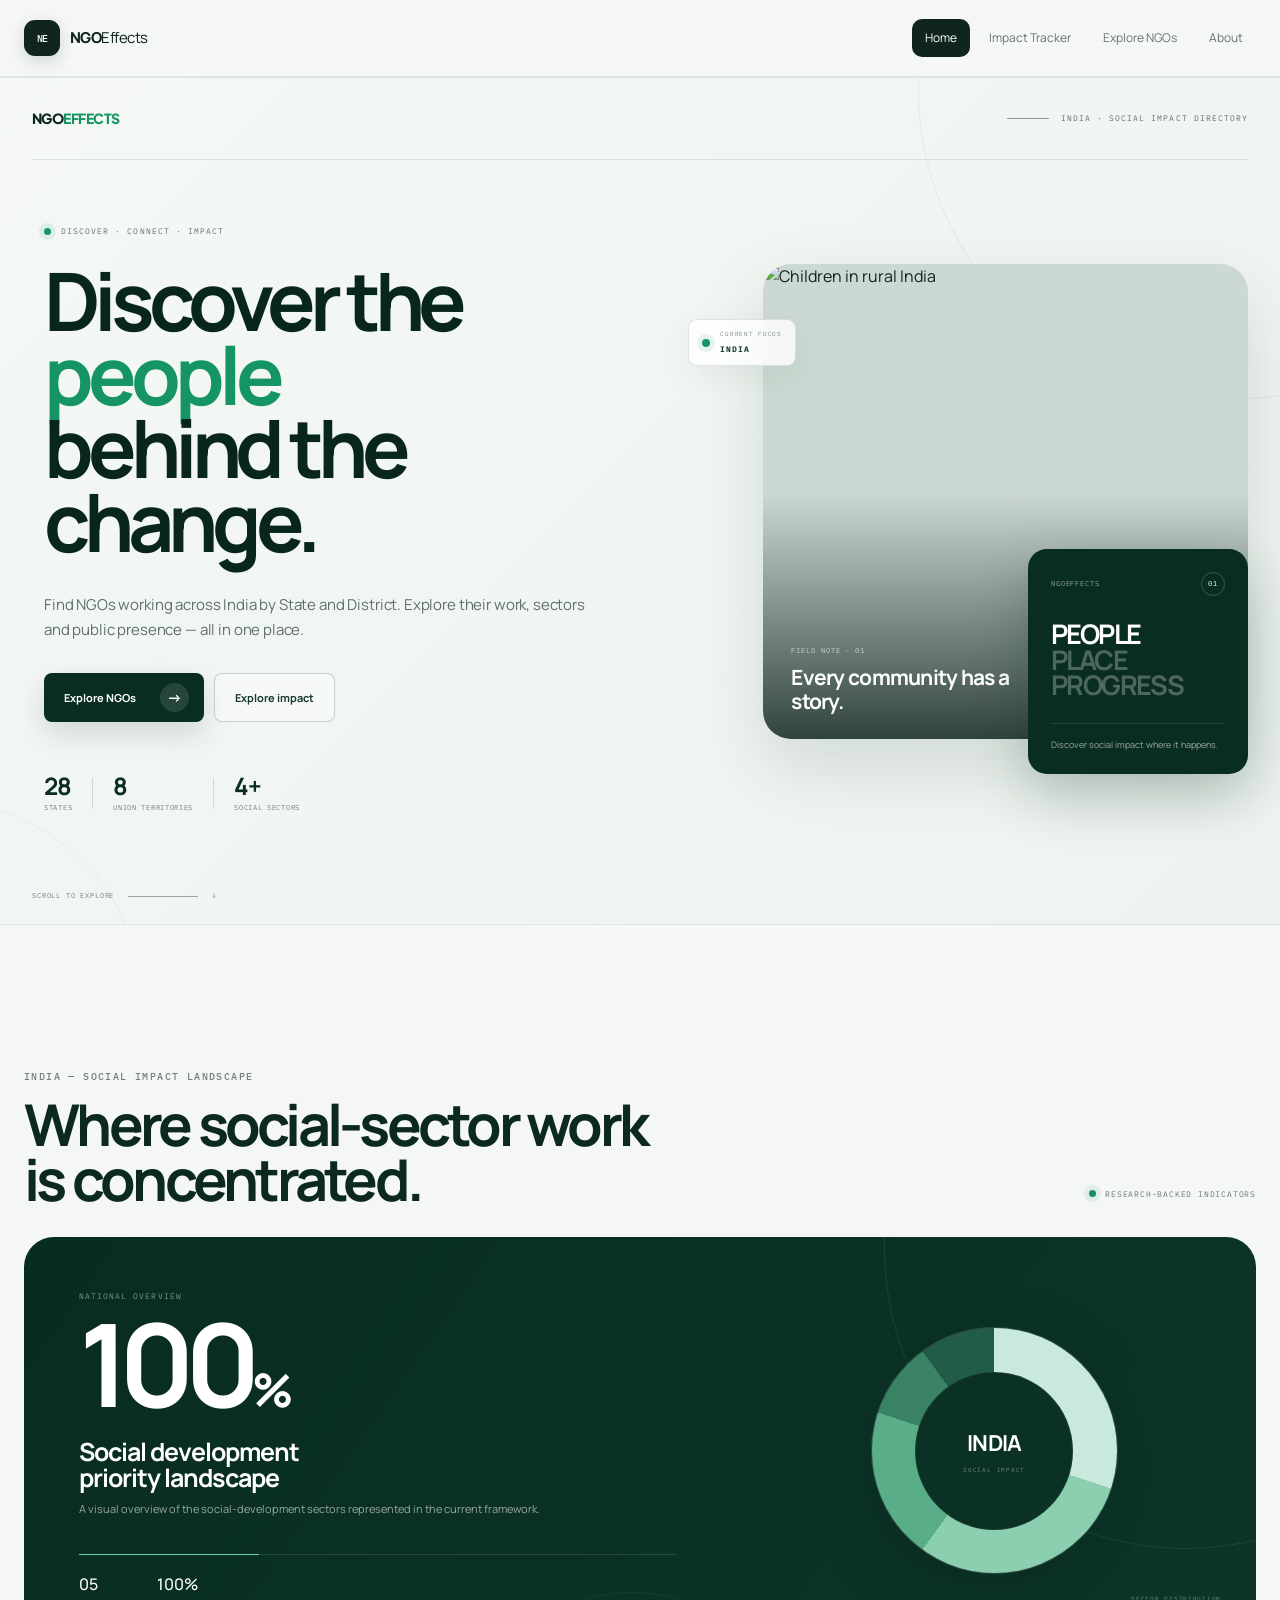
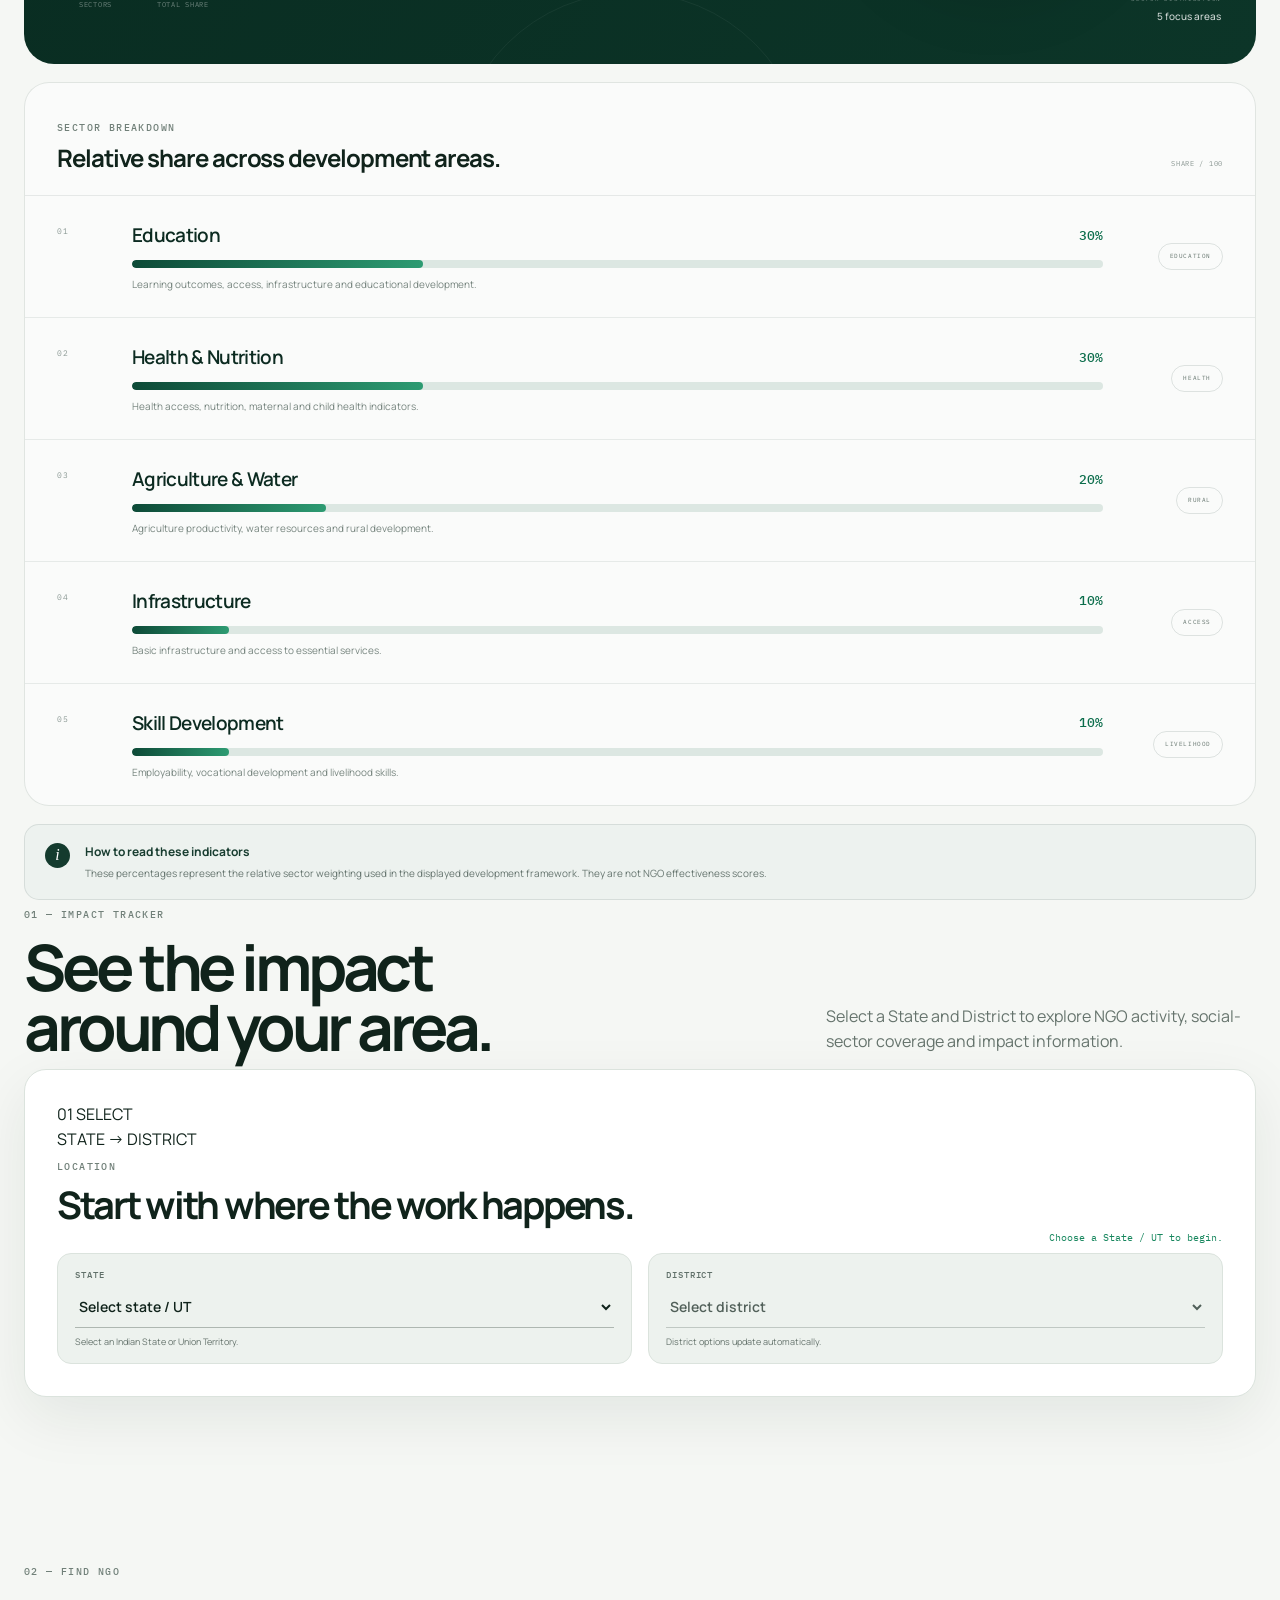
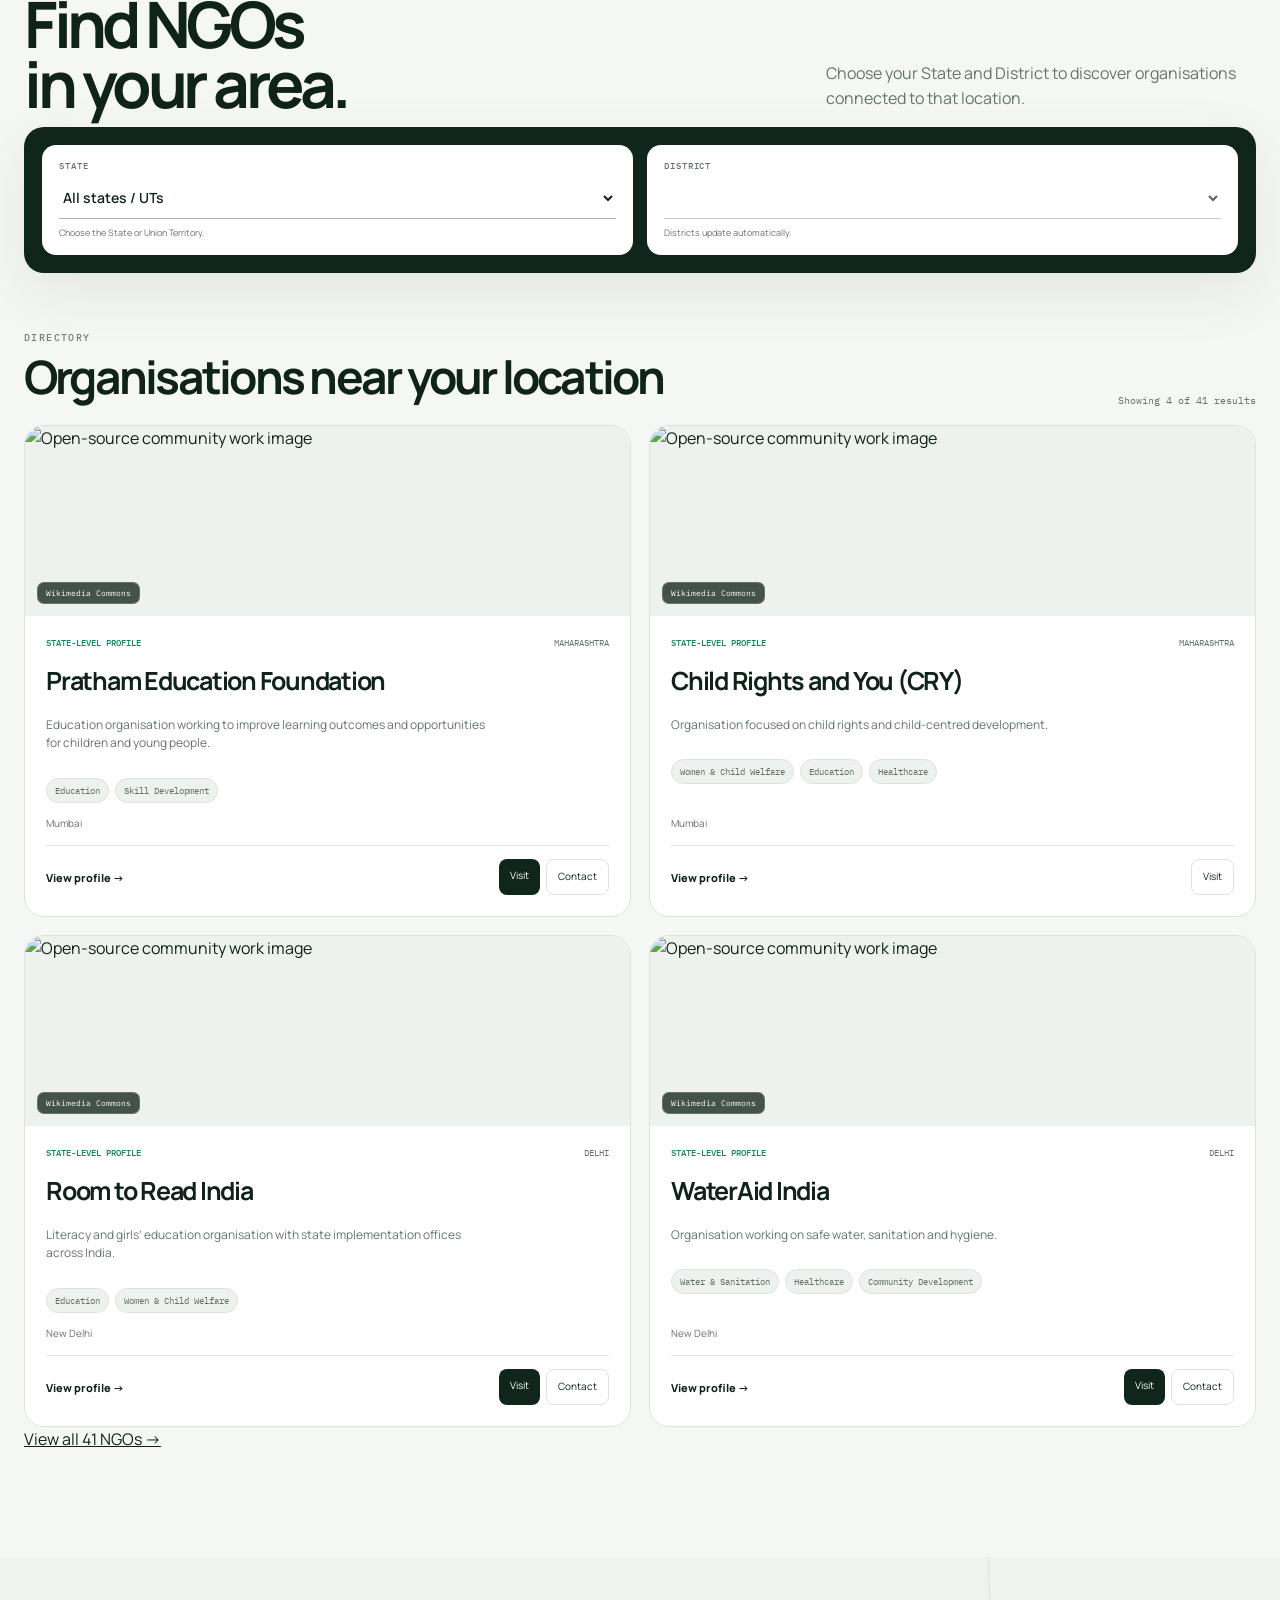
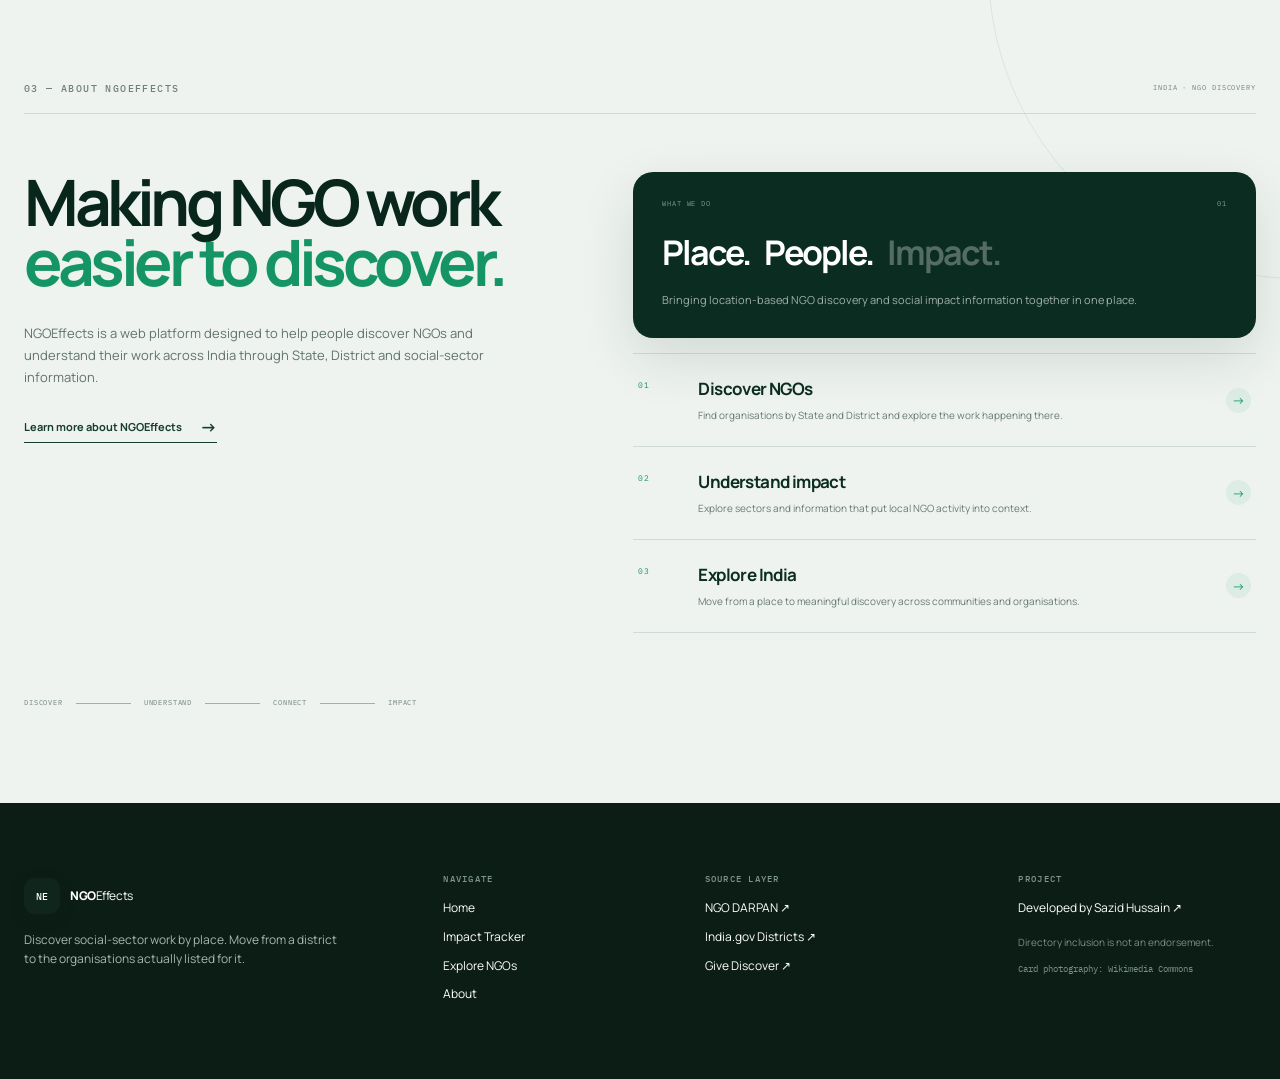
==== commit 7d91459f: "favicon added to all pages" ====
--- a/index.html
+++ b/index.html
@@ -11,6 +11,7 @@
   >
 
   <title>NGOEffects — Discover NGOs & Impact</title>
+  <link rel="icon" type="image/png" href="assets/images/favicon.png">
 
   <link rel="preconnect" href="https://fonts.googleapis.com">
   <link rel="preconnect" href="https://fonts.gstatic.com" crossorigin>
--- a/assets/css/style.css
+++ b/assets/css/style.css
@@ -6472,4 +6472,34 @@
     width: 25px;
   }
 
+}
+/* =========================================================
+   HOME TRACKER — VISUAL ORDER
+   Keep everything inside the same .shell so the
+   existing sizing/layout does not change.
+========================================================= */
+
+#impact-tracker > .shell {
+  display: flex;
+  flex-direction: column;
+}
+
+/* 1. Impact landscape comes directly after hero */
+#impact-tracker > .shell > .impact-landscape {
+  order: 1;
+}
+
+/* 2. Impact tracker heading */
+#impact-tracker > .shell > .section-heading {
+  order: 2;
+}
+
+/* 3. State / District selector */
+#impact-tracker > .shell > .tracker-panel {
+  order: 3;
+}
+
+/* 4. Selected location result */
+#impact-tracker > .shell > #impact-result {
+  order: 4;
 }
